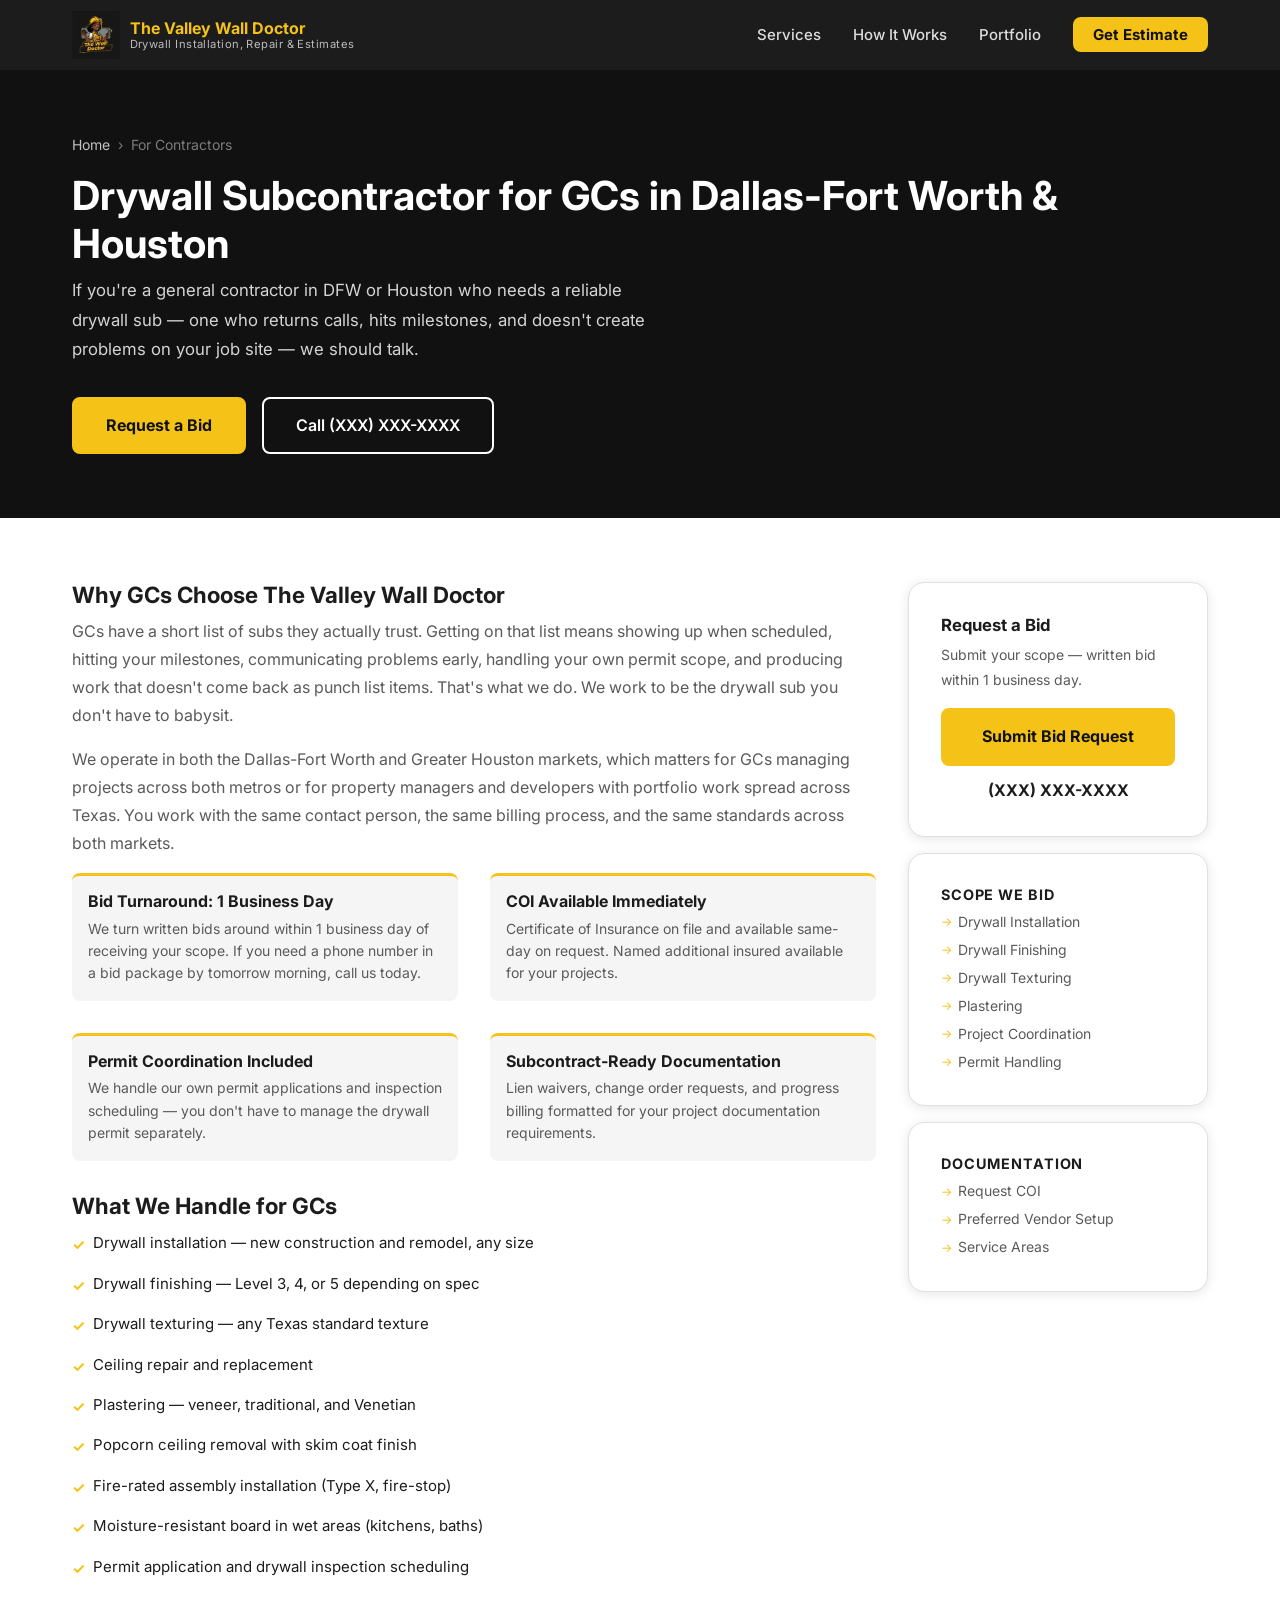
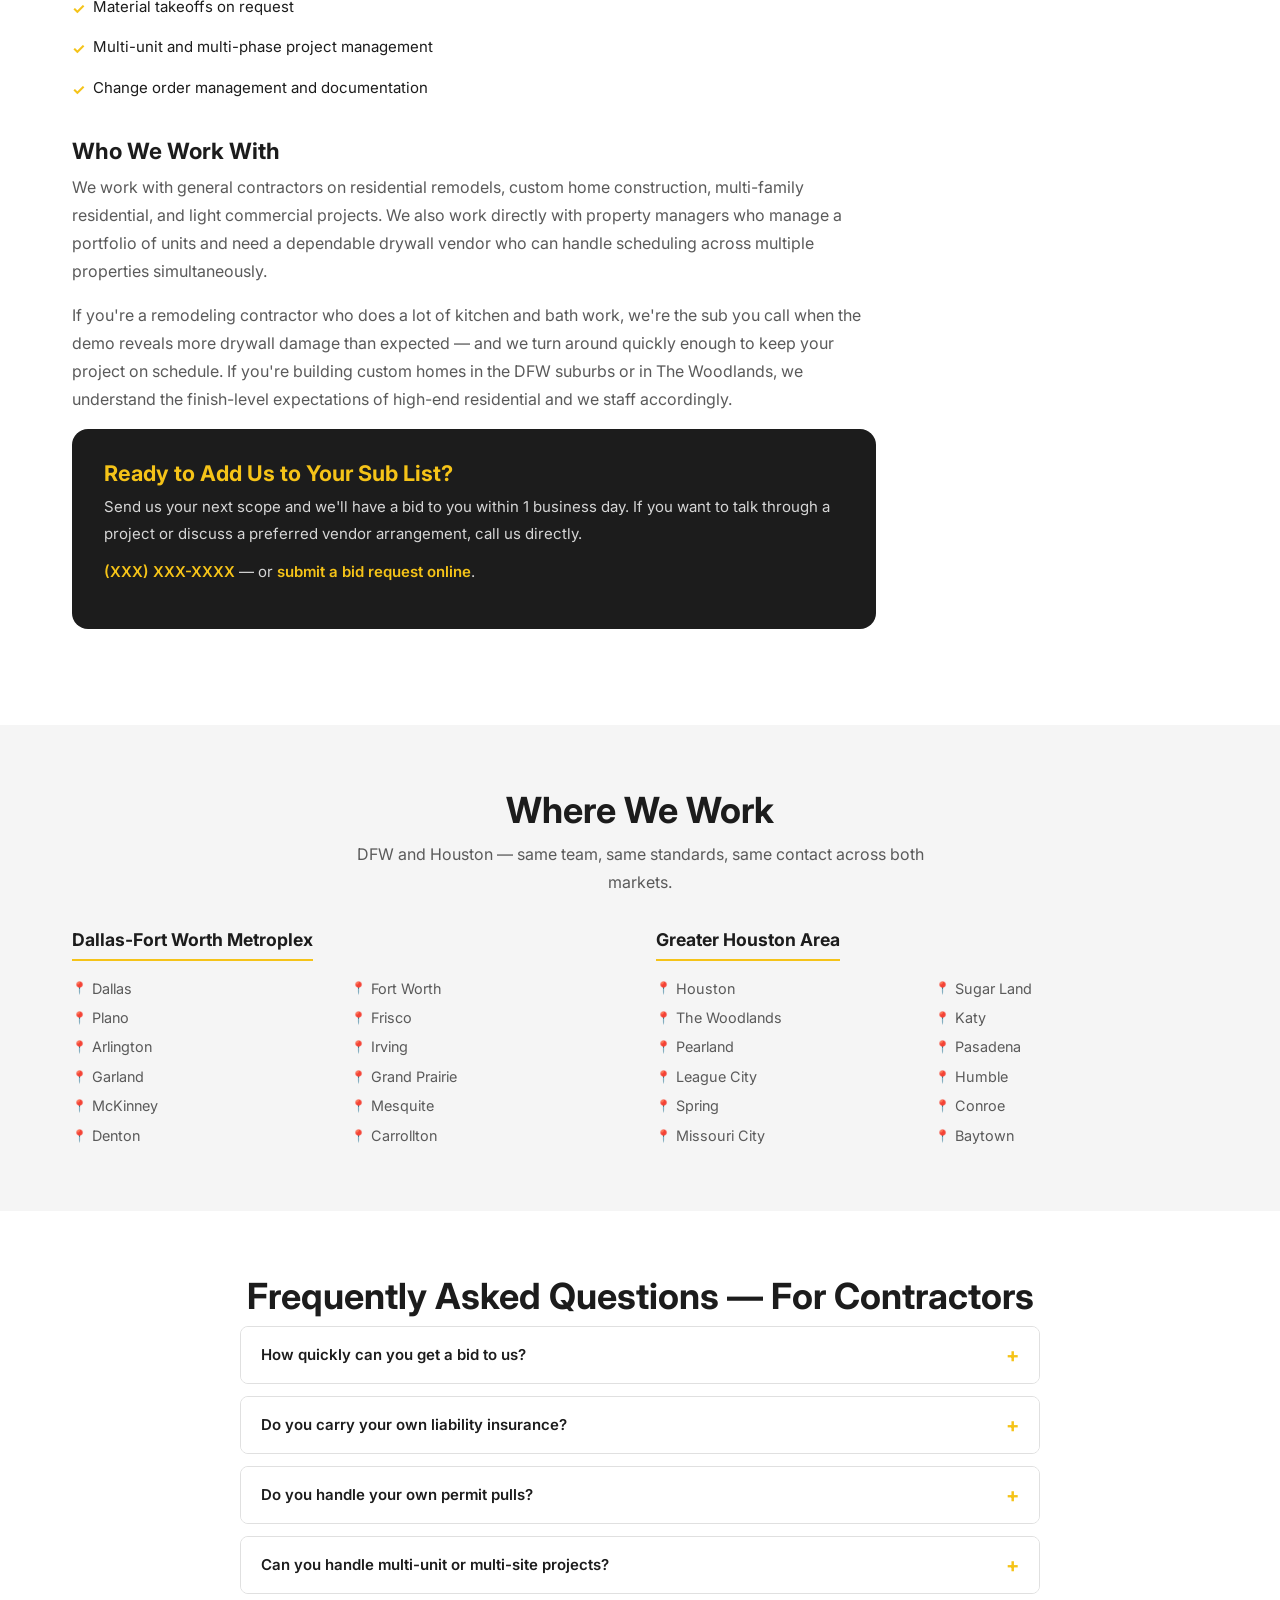
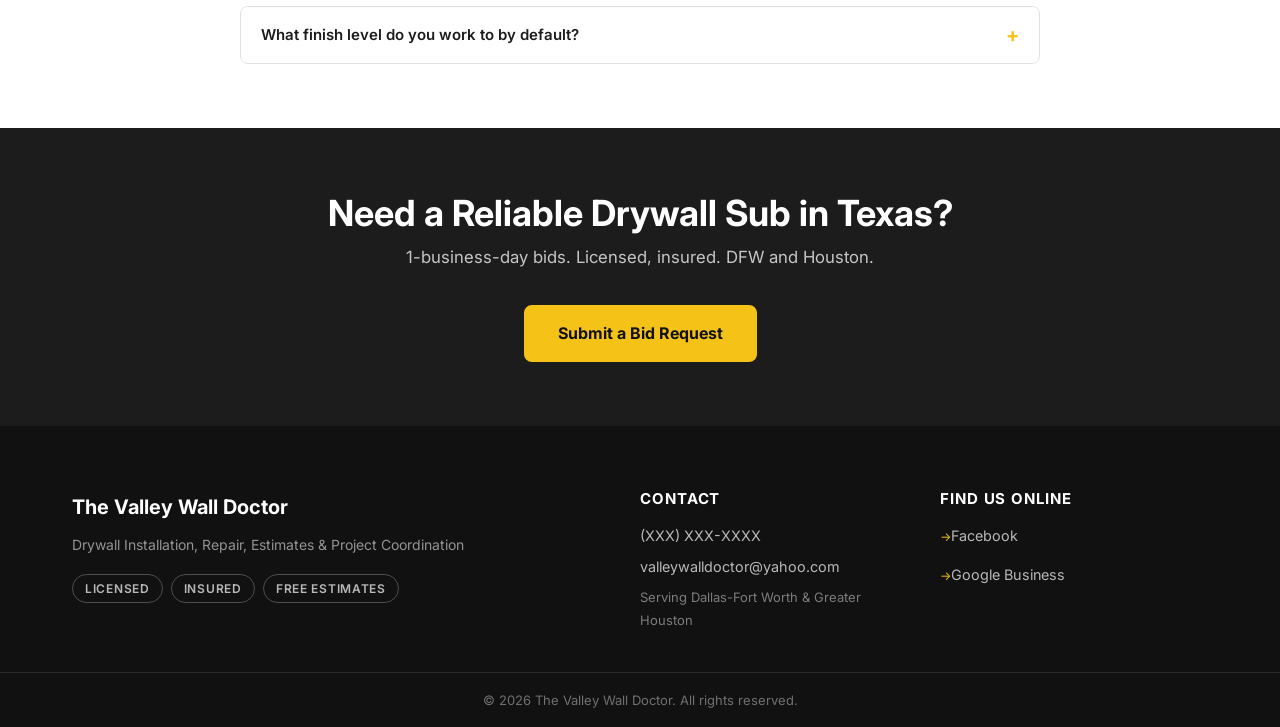
==== for-contractors.html @ 79f99fb1 "Added Seo srvice pages" ====
<!DOCTYPE html>
<html lang="en">
<head>
  <meta charset="UTF-8">
  <meta name="viewport" content="width=device-width, initial-scale=1.0">
  <title>Drywall Subcontractor for General Contractors — DFW &amp; Houston TX | The Valley Wall Doctor</title>
  <meta name="description" content="Reliable drywall subcontractor for general contractors in Dallas-Fort Worth and Houston TX. Fast bid turnaround, COI on file, permit coordination, and GC-ready communication. Call today.">
  <link rel="icon" type="image/png" href="images/logo.png">
  <link rel="apple-touch-icon" href="images/logo.png">
  <link rel="preconnect" href="https://fonts.googleapis.com">
  <link rel="preconnect" href="https://fonts.gstatic.com" crossorigin>
  <link href="https://fonts.googleapis.com/css2?family=Inter:wght@400;500;600;700&display=swap" rel="stylesheet">
  <link rel="stylesheet" href="css/styles.css">
  <link rel="stylesheet" href="css/service-page.css">
  <style>
    .contractors-hero { background-color: var(--color-navy-dark); padding: var(--spacing-lg) 0; }
    .contractors-hero h1 { color: var(--color-white); font-size: clamp(1.6rem,3.5vw,2.5rem); margin-bottom: var(--spacing-xs); }
    .contractors-hero p { color: rgba(255,255,255,0.82); font-size:1.05rem; max-width:600px; margin-bottom: var(--spacing-md); }
    .pitch-grid { display:grid; grid-template-columns: 1fr 1fr; gap: var(--spacing-md); margin-bottom: var(--spacing-md); }
    .pitch-item { padding: var(--spacing-sm); background: var(--color-gray-light); border-radius: var(--radius-md); border-top: 3px solid var(--color-orange); }
    .pitch-item h3 { color: var(--color-navy); font-size:1rem; margin-bottom:0.4rem; }
    .pitch-item p { font-size:0.875rem; color: var(--color-text-light); margin:0; line-height:1.6; }
    .checklist { list-style:none; padding:0; display:flex; flex-direction:column; gap:0.4rem; margin-bottom:var(--spacing-md); }
    .checklist li { display:flex; align-items:flex-start; gap:0.5rem; font-size:0.9375rem; color:var(--color-text); padding:0.25rem 0; }
    .checklist li::before { content:'✓'; color:var(--color-orange); font-weight:700; flex-shrink:0; margin-top:2px; }
    .callout-box { background: var(--color-navy); color: var(--color-white); border-radius: var(--radius-lg); padding: var(--spacing-md); margin-bottom: var(--spacing-md); }
    .callout-box h3 { color: var(--color-orange); margin-bottom:0.5rem; }
    .callout-box p { color:rgba(255,255,255,0.82); font-size:0.9375rem; margin-bottom:0.75rem; }
    .callout-box a { color: var(--color-orange); font-weight:600; }
    @media (max-width:768px) { .pitch-grid { grid-template-columns:1fr; } }
  </style>
</head>
<body>
  <header class="site-header" id="site-header">
    <nav class="nav-container" aria-label="Main navigation">
      <a href="/" class="nav-logo">
        <img src="images/logo.png" alt="The Wall Doctor logo">
        <div class="nav-logo-text"><strong>The Valley Wall Doctor</strong><span>Drywall Installation, Repair &amp; Estimates</span></div>
      </a>
      <ul class="nav-links" id="nav-links">
        <li class="nav-dropdown">
          <a href="/#services">Services</a>
          <div class="nav-dropdown-menu">
            <a href="/services/drywall-installation.html">Drywall Installation</a>
            <a href="/services/drywall-repair.html">Drywall Repair</a>
            <a href="/services/ceiling-repair.html">Ceiling Repair</a>
            <a href="/services/drywall-finishing.html">Drywall Finishing</a>
            <a href="/services/drywall-texturing.html">Drywall Texturing</a>
            <hr class="dropdown-divider">
            <a href="/services/plastering.html">Plastering</a>
            <a href="/services/plaster-repair.html">Plaster Repair</a>
            <a href="/services/popcorn-ceiling-removal.html">Popcorn Ceiling Removal</a>
            <hr class="dropdown-divider">
            <a href="/services/drywall-estimates.html">Drywall Estimates</a>
            <a href="/services/permit-handling.html">Permit Handling</a>
            <a href="/services/project-coordination.html">Project Coordination</a>
          </div>
        </li>
        <li><a href="/#how-it-works">How It Works</a></li>
        <li><a href="/#portfolio">Portfolio</a></li>
        <li><a href="/#estimate" class="nav-cta">Get Estimate</a></li>
      </ul>
      <button class="nav-hamburger" aria-label="Toggle menu" aria-expanded="false" aria-controls="nav-links">&#9776;</button>
    </nav>
  </header>

  <section class="contractors-hero">
    <div class="container">
      <nav class="breadcrumb" aria-label="Breadcrumb">
        <a href="/">Home</a><span>›</span><span>For Contractors</span>
      </nav>
      <h1>Drywall Subcontractor for GCs in Dallas-Fort Worth &amp; Houston</h1>
      <p>If you're a general contractor in DFW or Houston who needs a reliable drywall sub — one who returns calls, hits milestones, and doesn't create problems on your job site — we should talk.</p>
      <div class="hero-actions">
        <a href="/#estimate" class="btn btn-primary">Request a Bid</a>
        <a href="tel:+1XXXXXXXXXX" class="btn btn-outline-white">Call (XXX) XXX-XXXX</a>
      </div>
    </div>
  </section>

  <section class="section">
    <div class="container">
      <div class="service-content-grid">
        <div class="service-main">

          <h2>Why GCs Choose The Valley Wall Doctor</h2>
          <p>GCs have a short list of subs they actually trust. Getting on that list means showing up when scheduled, hitting your milestones, communicating problems early, handling your own permit scope, and producing work that doesn't come back as punch list items. That's what we do. We work to be the drywall sub you don't have to babysit.</p>
          <p>We operate in both the Dallas-Fort Worth and Greater Houston markets, which matters for GCs managing projects across both metros or for property managers and developers with portfolio work spread across Texas. You work with the same contact person, the same billing process, and the same standards across both markets.</p>

          <div class="pitch-grid">
            <div class="pitch-item">
              <h3>Bid Turnaround: 1 Business Day</h3>
              <p>We turn written bids around within 1 business day of receiving your scope. If you need a phone number in a bid package by tomorrow morning, call us today.</p>
            </div>
            <div class="pitch-item">
              <h3>COI Available Immediately</h3>
              <p>Certificate of Insurance on file and available same-day on request. Named additional insured available for your projects.</p>
            </div>
            <div class="pitch-item">
              <h3>Permit Coordination Included</h3>
              <p>We handle our own permit applications and inspection scheduling — you don't have to manage the drywall permit separately.</p>
            </div>
            <div class="pitch-item">
              <h3>Subcontract-Ready Documentation</h3>
              <p>Lien waivers, change order requests, and progress billing formatted for your project documentation requirements.</p>
            </div>
          </div>

          <h2>What We Handle for GCs</h2>
          <ul class="checklist">
            <li>Drywall installation — new construction and remodel, any size</li>
            <li>Drywall finishing — Level 3, 4, or 5 depending on spec</li>
            <li>Drywall texturing — any Texas standard texture</li>
            <li>Ceiling repair and replacement</li>
            <li>Plastering — veneer, traditional, and Venetian</li>
            <li>Popcorn ceiling removal with skim coat finish</li>
            <li>Fire-rated assembly installation (Type X, fire-stop)</li>
            <li>Moisture-resistant board in wet areas (kitchens, baths)</li>
            <li>Permit application and drywall inspection scheduling</li>
            <li>Material takeoffs on request</li>
            <li>Multi-unit and multi-phase project management</li>
            <li>Change order management and documentation</li>
          </ul>

          <h2>Who We Work With</h2>
          <p>We work with general contractors on residential remodels, custom home construction, multi-family residential, and light commercial projects. We also work directly with property managers who manage a portfolio of units and need a dependable drywall vendor who can handle scheduling across multiple properties simultaneously.</p>
          <p>If you're a remodeling contractor who does a lot of kitchen and bath work, we're the sub you call when the demo reveals more drywall damage than expected — and we turn around quickly enough to keep your project on schedule. If you're building custom homes in the DFW suburbs or in The Woodlands, we understand the finish-level expectations of high-end residential and we staff accordingly.</p>

          <div class="callout-box">
            <h3>Ready to Add Us to Your Sub List?</h3>
            <p>Send us your next scope and we'll have a bid to you within 1 business day. If you want to talk through a project or discuss a preferred vendor arrangement, call us directly.</p>
            <p><a href="tel:+1XXXXXXXXXX">(XXX) XXX-XXXX</a> — or <a href="/#estimate">submit a bid request online</a>.</p>
          </div>

        </div>

        <aside class="service-sidebar">
          <div class="sidebar-card">
            <h3>Request a Bid</h3>
            <p>Submit your scope — written bid within 1 business day.</p>
            <a href="/#estimate" class="btn btn-primary" style="width:100%;display:block;text-align:center;margin-bottom:0.5rem;">Submit Bid Request</a>
            <a href="tel:+1XXXXXXXXXX" class="sidebar-phone">(XXX) XXX-XXXX</a>
          </div>
          <div class="sidebar-card">
            <h4>Scope We Bid</h4>
            <ul class="related-services">
              <li><a href="/services/drywall-installation.html">Drywall Installation</a></li>
              <li><a href="/services/drywall-finishing.html">Drywall Finishing</a></li>
              <li><a href="/services/drywall-texturing.html">Drywall Texturing</a></li>
              <li><a href="/services/plastering.html">Plastering</a></li>
              <li><a href="/services/project-coordination.html">Project Coordination</a></li>
              <li><a href="/services/permit-handling.html">Permit Handling</a></li>
            </ul>
          </div>
          <div class="sidebar-card">
            <h4>Documentation</h4>
            <ul class="related-services">
              <li><a href="mailto:valleywalldoctor@yahoo.com">Request COI</a></li>
              <li><a href="mailto:valleywalldoctor@yahoo.com">Preferred Vendor Setup</a></li>
              <li><a href="/service-areas.html">Service Areas</a></li>
            </ul>
          </div>
        </aside>
      </div>
    </div>
  </section>

  <section class="section section-alt">
    <div class="container">
      <h2 class="section-title">Where We Work</h2>
      <p class="section-subtitle">DFW and Houston — same team, same standards, same contact across both markets.</p>
      <div class="areas-columns">
        <div class="area-group">
          <h3>Dallas-Fort Worth Metroplex</h3>
          <ul class="city-list">
            <li>Dallas</li><li>Fort Worth</li><li>Plano</li><li>Frisco</li>
            <li>Arlington</li><li>Irving</li><li>Garland</li><li>Grand Prairie</li>
            <li>McKinney</li><li>Mesquite</li><li>Denton</li><li>Carrollton</li>
          </ul>
        </div>
        <div class="area-group">
          <h3>Greater Houston Area</h3>
          <ul class="city-list">
            <li>Houston</li><li>Sugar Land</li><li>The Woodlands</li><li>Katy</li>
            <li>Pearland</li><li>Pasadena</li><li>League City</li><li>Humble</li>
            <li>Spring</li><li>Conroe</li><li>Missouri City</li><li>Baytown</li>
          </ul>
        </div>
      </div>
    </div>
  </section>

  <section class="section">
    <div class="container">
      <h2 class="section-title">Frequently Asked Questions — For Contractors</h2>
      <div class="faq-list">
        <div class="faq-item">
          <button class="faq-question">How quickly can you get a bid to us?</button>
          <div class="faq-answer"><p>Within 1 business day of receiving the scope. For most residential remodel and new construction scopes, we can turn a written bid around same day if we receive the plans or scope description in the morning. For larger or more complex commercial scopes, let us know the deadline and we'll tell you upfront whether we can hit it.</p></div>
        </div>
        <div class="faq-item">
          <button class="faq-question">Do you carry your own liability insurance?</button>
          <div class="faq-answer"><p>Yes. We carry general liability insurance and can provide a Certificate of Insurance (COI) on same-day request. If your contract requires you to be named as an additional insured, we can accommodate that. Send your insurance requirements when you reach out and we'll make sure the documentation is in order before we start.</p></div>
        </div>
        <div class="faq-item">
          <button class="faq-question">Do you handle your own permit pulls?</button>
          <div class="faq-answer"><p>Yes. For drywall scopes that require their own permit, we manage the application, inspection scheduling, and sign-off. For projects where drywall is under the GC's permit package, we coordinate the drywall inspection timing with your overall inspection schedule. Either way, the permit process doesn't land on you.</p></div>
        </div>
        <div class="faq-item">
          <button class="faq-question">Can you handle multi-unit or multi-site projects?</button>
          <div class="faq-answer"><p>Yes. We work with property managers and developers on multi-unit residential projects in both DFW and Houston. We schedule crews across multiple addresses, track progress by unit, and provide consolidated billing. For property managers with ongoing drywall needs across a portfolio, we offer preferred vendor arrangements with priority scheduling.</p></div>
        </div>
        <div class="faq-item">
          <button class="faq-question">What finish level do you work to by default?</button>
          <div class="faq-answer"><p>We work to whatever finish level your spec requires. The default for most residential work is Level 4, which is appropriate for paint in standard lighting. High-end residential and commercial spaces often require Level 5 — a skim coat over the entire surface for perfect uniformity under raking light. We'll confirm the specified finish level before we start and charge accordingly. If the spec doesn't state a finish level, we'll flag it before bidding.</p></div>
        </div>
      </div>
    </div>
  </section>

  <section class="cta-banner">
    <div class="container">
      <h2>Need a Reliable Drywall Sub in Texas?</h2>
      <p>1-business-day bids. Licensed, insured. DFW and Houston.</p>
      <a href="/#estimate" class="btn btn-primary">Submit a Bid Request</a>
    </div>
  </section>

  <footer class="site-footer" id="contact">
    <div class="container footer-grid">
      <div class="footer-brand">
        <p class="footer-logo">The Valley Wall Doctor</p>
        <p class="footer-tagline">Drywall Installation, Repair, Estimates &amp; Project Coordination</p>
        <div class="footer-brand-badges"><span class="footer-badge">Licensed</span><span class="footer-badge">Insured</span><span class="footer-badge">Free Estimates</span></div>
      </div>
      <div class="footer-section">
        <h4>Contact</h4>
        <a href="tel:+1XXXXXXXXXX">(XXX) XXX-XXXX</a>
        <a href="mailto:valleywalldoctor@yahoo.com">valleywalldoctor@yahoo.com</a>
        <p style="margin-top:0.5rem;font-size:0.8125rem;color:rgba(255,255,255,0.45);">Serving Dallas-Fort Worth &amp; Greater Houston</p>
      </div>
      <div class="footer-section">
        <h4>Find Us Online</h4>
        <div class="social-links">
          <a href="https://www.facebook.com/thevalleywalldoctor" class="social-link" target="_blank" rel="noopener noreferrer">Facebook</a>
          <a href="https://g.page/YOURBUSINESS" class="social-link" target="_blank" rel="noopener noreferrer">Google Business</a>
        </div>
      </div>
    </div>
    <div class="footer-bottom"><div class="container"><p>&copy; 2026 The Valley Wall Doctor. All rights reserved.</p></div></div>
  </footer>
  <script src="js/main.js"></script>
</body>
</html>
---- css/styles.css ----
/* =====================================================
   1. CSS CUSTOM PROPERTIES (Design Tokens)
   OWNER: Change values here to rebrand the entire site
   ===================================================== */
:root {
  /* Brand colors matched to The Wall Doctor logo */
  --color-navy:       #1c1c1c;   /* near-black from logo background */
  --color-navy-dark:  #111111;
  --color-navy-light: #2a2a2a;
  --color-orange:     #f5c318;   /* golden yellow from logo */
  --color-orange-hover: #e0b010;
  --color-white:      #ffffff;
  --color-gray-light: #f5f5f5;
  --color-gray-mid:   #e0e0e0;
  --color-gray-dark:  #8a96a3;
  --color-text:       #1c1c1c;
  --color-text-light: #5a5a5a;

  --font-primary: 'Inter', 'Segoe UI', Arial, sans-serif;

  --spacing-xs: 0.5rem;
  --spacing-sm: 1rem;
  --spacing-md: 2rem;
  --spacing-lg: 4rem;
  --spacing-xl: 6rem;

  --radius-sm: 4px;
  --radius-md: 8px;
  --radius-lg: 16px;

  --shadow-card:  0 2px 12px rgba(0, 0, 0, 0.10);
  --shadow-hover: 0 6px 24px rgba(0, 0, 0, 0.20);
  --shadow-nav:   0 2px 16px rgba(0, 0, 0, 0.25);

  --transition: 0.25s ease;

  --nav-height: 70px;
  --container-max: 1200px;
}

/* =====================================================
   2. RESET & BASE
   ===================================================== */
*, *::before, *::after {
  box-sizing: border-box;
  margin: 0;
  padding: 0;
}

html {
  scroll-behavior: smooth;
  scroll-padding-top: var(--nav-height);
  font-size: 16px;
}

body {
  font-family: var(--font-primary);
  color: var(--color-text);
  background-color: var(--color-white);
  line-height: 1.6;
  -webkit-font-smoothing: antialiased;
}

img {
  max-width: 100%;
  display: block;
}

a {
  color: inherit;
  text-decoration: none;
}

ul {
  list-style: none;
}

/* =====================================================
   3. TYPOGRAPHY
   ===================================================== */
h1, h2, h3, h4 {
  font-weight: 700;
  line-height: 1.2;
  color: var(--color-navy);
}

h1 { font-size: clamp(1.75rem, 4vw, 2.75rem); }
h2 { font-size: clamp(1.5rem, 3vw, 2.25rem); }
h3 { font-size: clamp(1.1rem, 2vw, 1.35rem); }

p {
  color: var(--color-text-light);
  line-height: 1.75;
}

/* =====================================================
   4. LAYOUT UTILITIES
   ===================================================== */
.container {
  max-width: var(--container-max);
  margin: 0 auto;
  padding: 0 var(--spacing-md);
}

.section {
  padding: var(--spacing-lg) 0;
}

.section-alt {
  background-color: var(--color-gray-light);
}

.section-title {
  text-align: center;
  margin-bottom: var(--spacing-xs);
  color: var(--color-navy);
}

.section-subtitle {
  text-align: center;
  max-width: 600px;
  margin: 0 auto var(--spacing-md);
  color: var(--color-text-light);
}

/* =====================================================
   5. BUTTONS
   ===================================================== */
.btn {
  display: inline-block;
  padding: 0.875rem 2rem;
  border-radius: var(--radius-md);
  font-size: 1rem;
  font-weight: 600;
  font-family: var(--font-primary);
  cursor: pointer;
  transition: background-color var(--transition), transform var(--transition), box-shadow var(--transition);
  border: 2px solid transparent;
  text-align: center;
  white-space: nowrap;
}

.btn-primary {
  background-color: var(--color-orange);
  color: var(--color-navy-dark);   /* dark text on yellow for contrast */
  border-color: var(--color-orange);
  font-weight: 700;
}

.btn-primary:hover,
.btn-primary:focus {
  background-color: var(--color-orange-hover);
  border-color: var(--color-orange-hover);
  transform: translateY(-2px);
  box-shadow: 0 4px 16px rgba(245, 195, 24, 0.40);
}

.btn-secondary {
  background-color: transparent;
  color: var(--color-navy);
  border-color: var(--color-navy);
}

.btn-secondary:hover,
.btn-secondary:focus {
  background-color: var(--color-navy);
  color: var(--color-white);
  transform: translateY(-2px);
}

.btn-outline-white {
  background-color: transparent;
  color: var(--color-white);
  border-color: var(--color-white);
}

.btn-outline-white:hover,
.btn-outline-white:focus {
  background-color: var(--color-white);
  color: var(--color-navy);
  transform: translateY(-2px);
}

/* =====================================================
   6. NAVIGATION
   ===================================================== */
.site-header {
  position: sticky;
  top: 0;
  z-index: 100;
  background-color: var(--color-navy);
  height: var(--nav-height);
  display: flex;
  align-items: center;
  transition: box-shadow var(--transition);
}

.site-header.scrolled {
  box-shadow: var(--shadow-nav);
}

.nav-container {
  max-width: var(--container-max);
  margin: 0 auto;
  padding: 0 var(--spacing-md);
  width: 100%;
  display: flex;
  align-items: center;
  justify-content: space-between;
  gap: var(--spacing-md);
}

.nav-logo {
  display: flex;
  align-items: center;
  gap: 0.6rem;
  font-size: 1.15rem;
  font-weight: 700;
  color: var(--color-white);
  white-space: nowrap;
  flex-shrink: 0;
}

.nav-logo img {
  height: 48px;
  width: auto;
  display: block;
  /* remove black background from logo for nav */
  mix-blend-mode: normal;
}

.nav-logo-text {
  display: flex;
  flex-direction: column;
  line-height: 1.15;
  font-size: 0.9rem;
}

.nav-logo-text strong {
  color: var(--color-orange);
  font-size: 1rem;
  font-weight: 700;
}

.nav-logo-text span {
  color: rgba(255,255,255,0.7);
  font-size: 0.7rem;
  font-weight: 400;
  letter-spacing: 0.04em;
}

.nav-links {
  display: flex;
  align-items: center;
  gap: var(--spacing-md);
}

/* Nav dropdown (Services menu) */
.nav-dropdown {
  position: relative;
}
.nav-dropdown > a::after {
  content: ' ▾';
  font-size: 0.7rem;
  opacity: 0.7;
}
.nav-dropdown-menu {
  display: none;
  position: absolute;
  top: calc(100% + 12px);
  left: 50%;
  transform: translateX(-50%);
  background-color: var(--color-navy-dark);
  min-width: 240px;
  border-radius: var(--radius-md);
  padding: 0.5rem 0;
  box-shadow: 0 8px 32px rgba(0,0,0,0.35);
  z-index: 200;
  border: 1px solid rgba(255,255,255,0.08);
}
.nav-dropdown:hover .nav-dropdown-menu,
.nav-dropdown.open .nav-dropdown-menu {
  display: block;
}
.nav-dropdown-menu a {
  display: block;
  padding: 0.55rem 1.25rem;
  font-size: 0.875rem;
  color: rgba(255,255,255,0.78);
  transition: background-color var(--transition), color var(--transition);
  white-space: nowrap;
}
.nav-dropdown-menu a::after { display: none; }
.nav-dropdown-menu a:hover {
  background-color: rgba(245,195,24,0.12);
  color: var(--color-orange);
}
.nav-dropdown-menu .dropdown-divider {
  border: none;
  border-top: 1px solid rgba(255,255,255,0.08);
  margin: 0.35rem 0;
}

.nav-links a {
  color: rgba(255,255,255,0.85);
  font-size: 0.9375rem;
  font-weight: 500;
  transition: color var(--transition);
  position: relative;
  padding-bottom: 2px;
}

.nav-links a::after {
  content: '';
  position: absolute;
  bottom: -2px;
  left: 0;
  width: 0;
  height: 2px;
  background-color: var(--color-orange);
  transition: width var(--transition);
}

.nav-links a:hover,
.nav-links a.active {
  color: var(--color-white);
}

.nav-links a:hover::after,
.nav-links a.active::after {
  width: 100%;
}

.nav-links .nav-cta {
  background-color: var(--color-orange);
  color: var(--color-navy-dark);
  padding: 0.5rem 1.25rem;
  border-radius: var(--radius-md);
  font-weight: 700;
}

.nav-links .nav-cta::after {
  display: none;
}

.nav-links .nav-cta:hover {
  background-color: var(--color-orange-hover);
  color: var(--color-white);
  transform: translateY(-1px);
}

.nav-hamburger {
  display: none;
  background: none;
  border: none;
  color: var(--color-white);
  font-size: 1.5rem;
  cursor: pointer;
  padding: var(--spacing-xs);
  line-height: 1;
}

/* =====================================================
   7. HERO SECTION
   ===================================================== */
.hero {
  position: relative;
  min-height: calc(100vh - var(--nav-height));
  /* OWNER: Replace images/hero-bg.jpg with your own hero photo */
  background-image: url('../images/hero-bg.jpg');
  background-size: cover;
  background-position: center;
  background-color: var(--color-navy-dark); /* fallback if no image */
  display: flex;
  align-items: center;
}

.hero-overlay {
  position: absolute;
  inset: 0;
  background: linear-gradient(
    135deg,
    rgba(0, 0, 0, 0.82) 0%,
    rgba(28, 28, 28, 0.72) 100%
  );
}

.hero-content {
  position: relative;
  z-index: 1;
  color: var(--color-white);
  max-width: 760px;
  padding: var(--spacing-lg) var(--spacing-md);
}

.hero-badge {
  display: inline-block;
  background-color: var(--color-orange);
  color: var(--color-white);
  font-size: 0.8125rem;
  font-weight: 600;
  text-transform: uppercase;
  letter-spacing: 0.08em;
  padding: 0.3rem 0.85rem;
  border-radius: 2rem;
  margin-bottom: var(--spacing-sm);
}

.hero h1 {
  color: var(--color-white);
  margin-bottom: var(--spacing-sm);
  font-size: clamp(2rem, 5vw, 3.25rem);
}

.hero-sub {
  font-size: clamp(1rem, 2vw, 1.2rem);
  color: rgba(255,255,255,0.85);
  margin-bottom: var(--spacing-md);
  max-width: 600px;
  line-height: 1.7;
}

.hero-actions {
  display: flex;
  gap: var(--spacing-sm);
  flex-wrap: wrap;
  align-items: center;
}

.hero-trust {
  margin-top: var(--spacing-md);
  display: flex;
  gap: var(--spacing-md);
  flex-wrap: wrap;
}

.trust-item {
  display: flex;
  align-items: center;
  gap: 0.4rem;
  color: rgba(255,255,255,0.75);
  font-size: 0.875rem;
  font-weight: 500;
}

.trust-item::before {
  content: '✓';
  color: var(--color-orange);
  font-weight: 700;
  font-size: 1rem;
}

/* =====================================================
   8. SERVICES SECTION
   ===================================================== */
.services-grid {
  display: grid;
  grid-template-columns: repeat(5, 1fr);
  gap: var(--spacing-sm);
  margin-bottom: var(--spacing-md);
}

.service-card {
  background-color: var(--color-white);
  border-radius: var(--radius-lg);
  padding: var(--spacing-md);
  box-shadow: var(--shadow-card);
  transition: box-shadow var(--transition), transform var(--transition);
  display: flex;
  flex-direction: column;
  align-items: flex-start;
  gap: var(--spacing-sm);
  border: 1px solid var(--color-gray-mid);
}

.service-card:hover {
  box-shadow: var(--shadow-hover);
  transform: translateY(-4px);
}

.service-icon {
  width: 52px;
  height: 52px;
  background-color: rgba(232, 114, 42, 0.1);
  border-radius: var(--radius-md);
  display: flex;
  align-items: center;
  justify-content: center;
  font-size: 1.5rem;
  flex-shrink: 0;
}

.service-card h3 {
  margin: 0;
  font-size: 1.1rem;
}

.service-card p {
  font-size: 0.9rem;
  flex-grow: 1;
}

.service-card .btn {
  padding: 0.6rem 1.25rem;
  font-size: 0.875rem;
  margin-top: auto;
}

/* =====================================================
   9. HOW IT WORKS SECTION
   ===================================================== */
.steps-row {
  display: flex;
  align-items: flex-start;
  justify-content: center;
  gap: 0;
  margin-bottom: var(--spacing-md);
}

.step {
  flex: 1;
  max-width: 280px;
  text-align: center;
  padding: var(--spacing-md) var(--spacing-sm);
}

.step-number {
  width: 60px;
  height: 60px;
  border-radius: 50%;
  background-color: var(--color-navy);
  color: var(--color-white);
  font-size: 1.5rem;
  font-weight: 700;
  display: flex;
  align-items: center;
  justify-content: center;
  margin: 0 auto var(--spacing-sm);
}

.step h3 {
  margin-bottom: var(--spacing-xs);
}

.step-arrow {
  font-size: 2rem;
  color: var(--color-orange);
  display: flex;
  align-items: center;
  padding-top: 1.5rem;
  flex-shrink: 0;
  font-weight: 700;
}

.how-it-works-cta {
  text-align: center;
  padding-top: var(--spacing-sm);
}

/* =====================================================
   10. PORTFOLIO SECTION
   ===================================================== */
.portfolio-grid {
  display: grid;
  grid-template-columns: repeat(3, 1fr);
  gap: 1.25rem;
  margin-bottom: var(--spacing-md);
}

.portfolio-item {
  aspect-ratio: 4 / 3;
  overflow: hidden;
  border-radius: var(--radius-md);
  background-color: var(--color-gray-light);
  position: relative;
}

.portfolio-item img {
  width: 100%;
  height: 100%;
  object-fit: cover;
  transition: transform 0.4s ease;
  display: block;
}

.portfolio-item:hover img {
  transform: scale(1.05);
}

/* Placeholder shown until owner adds real photos */
.portfolio-placeholder {
  width: 100%;
  height: 100%;
  display: flex;
  flex-direction: column;
  align-items: center;
  justify-content: center;
  border: 2px dashed var(--color-gray-mid);
  border-radius: var(--radius-md);
  color: var(--color-text-light);
  gap: 0.4rem;
  text-align: center;
  padding: var(--spacing-sm);
  cursor: default;
}

.portfolio-placeholder .ph-icon {
  font-size: 2rem;
  color: var(--color-gray-dark);
  line-height: 1;
}

.portfolio-placeholder .ph-label {
  font-weight: 600;
  font-size: 0.875rem;
  color: var(--color-text-light);
}

.portfolio-placeholder .ph-hint {
  font-size: 0.75rem;
  color: var(--color-gray-dark);
  word-break: break-all;
}

.portfolio-cta {
  text-align: center;
}

/* =====================================================
   11. ESTIMATE FORM SECTION
   ===================================================== */
.native-form {
  max-width: 680px;
  margin: 0 auto;
  background-color: var(--color-white);
  border-radius: var(--radius-lg);
  padding: var(--spacing-md) var(--spacing-lg);
  box-shadow: var(--shadow-card);
  border: 1px solid var(--color-gray-mid);
}

.form-row {
  display: grid;
  grid-template-columns: 1fr 1fr;
  gap: var(--spacing-sm);
}

.form-group {
  display: flex;
  flex-direction: column;
  gap: 0.4rem;
  margin-bottom: var(--spacing-sm);
}

.form-group label {
  font-weight: 600;
  font-size: 0.9rem;
  color: var(--color-navy);
}

.form-group input,
.form-group select,
.form-group textarea {
  padding: 0.75rem 1rem;
  border: 2px solid var(--color-gray-mid);
  border-radius: var(--radius-md);
  font-family: var(--font-primary);
  font-size: 0.9375rem;
  color: var(--color-text);
  background-color: var(--color-white);
  transition: border-color var(--transition), box-shadow var(--transition);
  width: 100%;
}

.form-group input:focus,
.form-group select:focus,
.form-group textarea:focus {
  outline: none;
  border-color: var(--color-navy);
  box-shadow: 0 0 0 3px rgba(26, 58, 92, 0.12);
}

.form-group input[type="file"] {
  padding: 0.6rem 1rem;
  cursor: pointer;
}

.form-group small {
  font-size: 0.8rem;
  color: var(--color-gray-dark);
}

.form-group textarea {
  resize: vertical;
  min-height: 120px;
}

.form-submit {
  margin-top: var(--spacing-sm);
  width: 100%;
  padding: 1rem;
  font-size: 1rem;
}

.form-success {
  text-align: center;
  padding: var(--spacing-md);
}

.form-success h3 {
  color: var(--color-navy);
  margin-bottom: var(--spacing-xs);
}

/* =====================================================
   12. FOOTER
   ===================================================== */
.site-footer {
  background-color: var(--color-navy-dark);
  color: rgba(255,255,255,0.75);
  padding: var(--spacing-lg) 0 0;
}

.footer-grid {
  display: grid;
  grid-template-columns: 2fr 1fr 1fr;
  gap: var(--spacing-md);
  margin-bottom: var(--spacing-md);
}

.footer-logo {
  font-size: 1.25rem;
  font-weight: 700;
  color: var(--color-white);
  margin-bottom: var(--spacing-xs);
}

.footer-tagline {
  font-size: 0.875rem;
  color: rgba(255,255,255,0.55);
  margin-bottom: var(--spacing-sm);
}

.footer-brand-badges {
  display: flex;
  gap: var(--spacing-xs);
  flex-wrap: wrap;
  margin-top: var(--spacing-sm);
}

.footer-badge {
  display: inline-block;
  border: 1px solid rgba(255,255,255,0.25);
  border-radius: 2rem;
  padding: 0.25rem 0.75rem;
  font-size: 0.75rem;
  font-weight: 600;
  color: rgba(255,255,255,0.7);
  text-transform: uppercase;
  letter-spacing: 0.06em;
}

.footer-section h4 {
  color: var(--color-white);
  font-size: 0.9375rem;
  margin-bottom: var(--spacing-sm);
  text-transform: uppercase;
  letter-spacing: 0.06em;
}

.footer-section p,
.footer-section a {
  display: block;
  font-size: 0.9rem;
  color: rgba(255,255,255,0.7);
  margin-bottom: 0.5rem;
  transition: color var(--transition);
}

.footer-section a:hover {
  color: var(--color-orange);
}

.social-links {
  display: flex;
  flex-direction: column;
  gap: 0.5rem;
}

.social-link {
  display: inline-flex;
  align-items: center;
  gap: 0.4rem;
  font-size: 0.9rem;
  color: rgba(255,255,255,0.7);
  transition: color var(--transition);
}

.social-link:hover {
  color: var(--color-orange);
}

.social-link::before {
  content: '→';
  color: var(--color-orange);
  font-size: 0.75rem;
}

.footer-bottom {
  border-top: 1px solid rgba(255,255,255,0.1);
  padding: var(--spacing-sm) 0;
  text-align: center;
}

.footer-bottom p {
  font-size: 0.8125rem;
  color: rgba(255,255,255,0.4);
}

/* =====================================================
   13. RESPONSIVE BREAKPOINTS
   ===================================================== */

/* Tablet */
@media (max-width: 1024px) {
  .services-grid {
    grid-template-columns: repeat(2, 1fr);
  }

  .footer-grid {
    grid-template-columns: 1fr 1fr;
  }

  .footer-brand {
    grid-column: span 2;
  }
}

/* Mobile */
@media (max-width: 768px) {
  :root {
    --spacing-lg: 3rem;
    --spacing-xl: 4rem;
  }

  /* Nav */
  .nav-hamburger {
    display: block;
  }

  .nav-links {
    display: none;
    position: absolute;
    top: var(--nav-height);
    left: 0;
    right: 0;
    background-color: var(--color-navy-dark);
    flex-direction: column;
    align-items: stretch;
    gap: 0;
    padding: var(--spacing-sm) 0;
    border-top: 1px solid rgba(255,255,255,0.1);
    box-shadow: 0 8px 24px rgba(0,0,0,0.3);
  }

  .nav-links.nav-open {
    display: flex;
  }

  .nav-links a {
    padding: 0.85rem var(--spacing-md);
    border-bottom: 1px solid rgba(255,255,255,0.06);
  }

  .nav-links a::after {
    display: none;
  }

  .nav-links .nav-cta {
    margin: var(--spacing-sm) var(--spacing-md);
    text-align: center;
    border-radius: var(--radius-md);
    padding: 0.85rem;
  }

  .site-header {
    position: sticky;
  }

  /* Hero */
  .hero-content {
    padding: var(--spacing-md);
  }

  .hero-actions {
    flex-direction: column;
    align-items: flex-start;
  }

  .hero-actions .btn {
    width: 100%;
    text-align: center;
  }

  /* Services */
  .services-grid {
    grid-template-columns: 1fr;
  }

  /* How it works */
  .steps-row {
    flex-direction: column;
    align-items: center;
  }

  .step-arrow {
    transform: rotate(90deg);
    padding-top: 0;
    font-size: 1.5rem;
  }

  .step {
    max-width: 100%;
    width: 100%;
  }

  /* Portfolio */
  .portfolio-grid {
    grid-template-columns: repeat(2, 1fr);
  }

  /* Form */
  .form-row {
    grid-template-columns: 1fr;
  }

  .native-form {
    padding: var(--spacing-md);
  }


  /* Footer */
  .footer-grid {
    grid-template-columns: 1fr;
  }

  .footer-brand {
    grid-column: span 1;
  }
}

/* Small mobile */
@media (max-width: 480px) {
  .portfolio-grid {
    grid-template-columns: 1fr;
  }
}
---- css/service-page.css ----
/* =====================================================
   SERVICE PAGE STYLES
   Used on all /services/*.html pages
   ===================================================== */

/* Breadcrumb */
.breadcrumb {
  display: flex;
  align-items: center;
  gap: 0.5rem;
  font-size: 0.875rem;
  color: rgba(255,255,255,0.65);
  margin-bottom: var(--spacing-sm);
  flex-wrap: wrap;
}
.breadcrumb a {
  color: rgba(255,255,255,0.75);
  transition: color var(--transition);
}
.breadcrumb a:hover { color: var(--color-orange); }
.breadcrumb span { color: rgba(255,255,255,0.45); }

/* ── Service Hero (compact) ──────────────────── */
.service-hero {
  background-color: var(--color-navy-dark);
  background-image: url('../images/hero-bg.jpg');
  background-size: cover;
  background-position: center;
  position: relative;
  padding: var(--spacing-lg) 0;
  min-height: 360px;
  display: flex;
  align-items: center;
}
.service-hero::before {
  content: '';
  position: absolute;
  inset: 0;
  background: linear-gradient(135deg, rgba(0,0,0,0.85) 0%, rgba(28,28,28,0.75) 100%);
}
.service-hero .container { position: relative; z-index: 1; }
.service-hero h1 {
  color: var(--color-white);
  font-size: clamp(1.6rem, 3.5vw, 2.5rem);
  margin-bottom: var(--spacing-xs);
}
.service-hero-sub {
  color: rgba(255,255,255,0.82);
  font-size: 1.05rem;
  max-width: 580px;
  margin-bottom: var(--spacing-md);
}

/* ── Content + Sidebar Layout ────────────────── */
.service-content-grid {
  display: grid;
  grid-template-columns: 1fr 300px;
  gap: var(--spacing-md);
  align-items: start;
}

.service-main h2 {
  color: var(--color-navy);
  margin: var(--spacing-md) 0 var(--spacing-xs);
  font-size: 1.4rem;
}
.service-main h2:first-child { margin-top: 0; }
.service-main p { margin-bottom: var(--spacing-sm); }

/* Features list */
.service-features {
  list-style: none;
  padding: 0;
  margin-bottom: var(--spacing-sm);
  display: grid;
  grid-template-columns: 1fr 1fr;
  gap: 0.5rem;
}
.service-features li {
  display: flex;
  align-items: flex-start;
  gap: 0.5rem;
  font-size: 0.9375rem;
  color: var(--color-text);
  padding: 0.4rem 0;
}
.service-features li::before {
  content: '✓';
  color: var(--color-orange);
  font-weight: 700;
  flex-shrink: 0;
  margin-top: 1px;
}

/* Why choose grid */
.why-choose-grid {
  display: grid;
  grid-template-columns: 1fr 1fr;
  gap: var(--spacing-sm);
  margin-bottom: var(--spacing-sm);
}
.why-item {
  display: flex;
  gap: 0.75rem;
  align-items: flex-start;
  padding: var(--spacing-sm);
  background: var(--color-gray-light);
  border-radius: var(--radius-md);
  border-left: 3px solid var(--color-orange);
}
.why-icon {
  width: 32px;
  height: 32px;
  background-color: var(--color-orange);
  color: var(--color-navy-dark);
  font-weight: 700;
  border-radius: 50%;
  display: flex;
  align-items: center;
  justify-content: center;
  flex-shrink: 0;
  font-size: 0.875rem;
}
.why-item strong {
  display: block;
  font-size: 0.9rem;
  color: var(--color-navy);
  margin-bottom: 0.2rem;
}
.why-item p {
  font-size: 0.8125rem;
  margin: 0;
  color: var(--color-text-light);
  line-height: 1.5;
}

/* ── Sidebar ─────────────────────────────────── */
.service-sidebar {
  display: flex;
  flex-direction: column;
  gap: var(--spacing-sm);
}
.sidebar-card {
  background-color: var(--color-white);
  border: 1px solid var(--color-gray-mid);
  border-radius: var(--radius-lg);
  padding: var(--spacing-md);
  box-shadow: var(--shadow-card);
}
.sidebar-card h3 {
  color: var(--color-navy);
  font-size: 1.05rem;
  margin-bottom: 0.5rem;
}
.sidebar-card h4 {
  color: var(--color-navy);
  font-size: 0.9rem;
  text-transform: uppercase;
  letter-spacing: 0.06em;
  margin-bottom: var(--spacing-xs);
}
.sidebar-card p {
  font-size: 0.875rem;
  margin-bottom: var(--spacing-sm);
}
.sidebar-phone {
  display: block;
  text-align: center;
  margin-top: 0.75rem;
  font-size: 1rem;
  font-weight: 700;
  color: var(--color-navy);
  transition: color var(--transition);
}
.sidebar-phone:hover { color: var(--color-orange); }

/* Related services list */
.related-services {
  list-style: none;
  padding: 0;
  display: flex;
  flex-direction: column;
  gap: 0.35rem;
}
.related-services li a {
  font-size: 0.875rem;
  color: var(--color-text-light);
  display: flex;
  align-items: center;
  gap: 0.35rem;
  transition: color var(--transition);
}
.related-services li a::before {
  content: '→';
  color: var(--color-orange);
  font-size: 0.75rem;
}
.related-services li a:hover { color: var(--color-navy); }

/* ── Service Areas Grid ──────────────────────── */
.areas-columns {
  display: grid;
  grid-template-columns: 1fr 1fr;
  gap: var(--spacing-md);
}
.area-group h3 {
  color: var(--color-navy);
  font-size: 1.1rem;
  margin-bottom: var(--spacing-sm);
  padding-bottom: 0.5rem;
  border-bottom: 2px solid var(--color-orange);
  display: inline-block;
}
.city-list {
  list-style: none;
  padding: 0;
  display: grid;
  grid-template-columns: 1fr 1fr;
  gap: 0.4rem;
}
.city-list li {
  font-size: 0.9rem;
  color: var(--color-text-light);
  display: flex;
  align-items: center;
  gap: 0.3rem;
}
.city-list li::before {
  content: '📍';
  font-size: 0.75rem;
}

/* ── FAQ ─────────────────────────────────────── */
.faq-list {
  max-width: 800px;
  margin: 0 auto;
  display: flex;
  flex-direction: column;
  gap: 0.75rem;
}
.faq-item {
  border: 1px solid var(--color-gray-mid);
  border-radius: var(--radius-md);
  overflow: hidden;
}
.faq-question {
  width: 100%;
  text-align: left;
  padding: 1rem 1.25rem;
  background: var(--color-white);
  border: none;
  font-family: var(--font-primary);
  font-size: 0.9375rem;
  font-weight: 600;
  color: var(--color-navy);
  cursor: pointer;
  display: flex;
  justify-content: space-between;
  align-items: center;
  gap: 1rem;
  transition: background-color var(--transition);
}
.faq-question:hover { background-color: var(--color-gray-light); }
.faq-question::after {
  content: '+';
  font-size: 1.25rem;
  color: var(--color-orange);
  flex-shrink: 0;
  font-weight: 700;
  transition: transform var(--transition);
}
.faq-item.open .faq-question::after { transform: rotate(45deg); }
.faq-answer {
  display: none;
  padding: 0 1.25rem 1rem;
  background: var(--color-white);
}
.faq-item.open .faq-answer { display: block; }
.faq-answer p {
  font-size: 0.9375rem;
  margin: 0;
  color: var(--color-text-light);
  line-height: 1.7;
}

/* ── CTA Banner ──────────────────────────────── */
.cta-banner {
  background-color: var(--color-navy);
  color: var(--color-white);
  padding: var(--spacing-lg) 0;
  text-align: center;
}
.cta-banner h2 {
  color: var(--color-white);
  margin-bottom: var(--spacing-xs);
}
.cta-banner p {
  color: rgba(255,255,255,0.75);
  margin-bottom: var(--spacing-md);
  font-size: 1.05rem;
}

/* ── Responsive ──────────────────────────────── */
@media (max-width: 1024px) {
  .service-content-grid {
    grid-template-columns: 1fr 260px;
  }
}

@media (max-width: 768px) {
  .service-content-grid {
    grid-template-columns: 1fr;
  }
  .service-sidebar {
    order: -1; /* sidebar above content on mobile */
  }
  .service-features {
    grid-template-columns: 1fr;
  }
  .why-choose-grid {
    grid-template-columns: 1fr;
  }
  .areas-columns {
    grid-template-columns: 1fr;
  }
  .city-list {
    grid-template-columns: 1fr 1fr;
  }
}

@media (max-width: 480px) {
  .city-list {
    grid-template-columns: 1fr;
  }
}
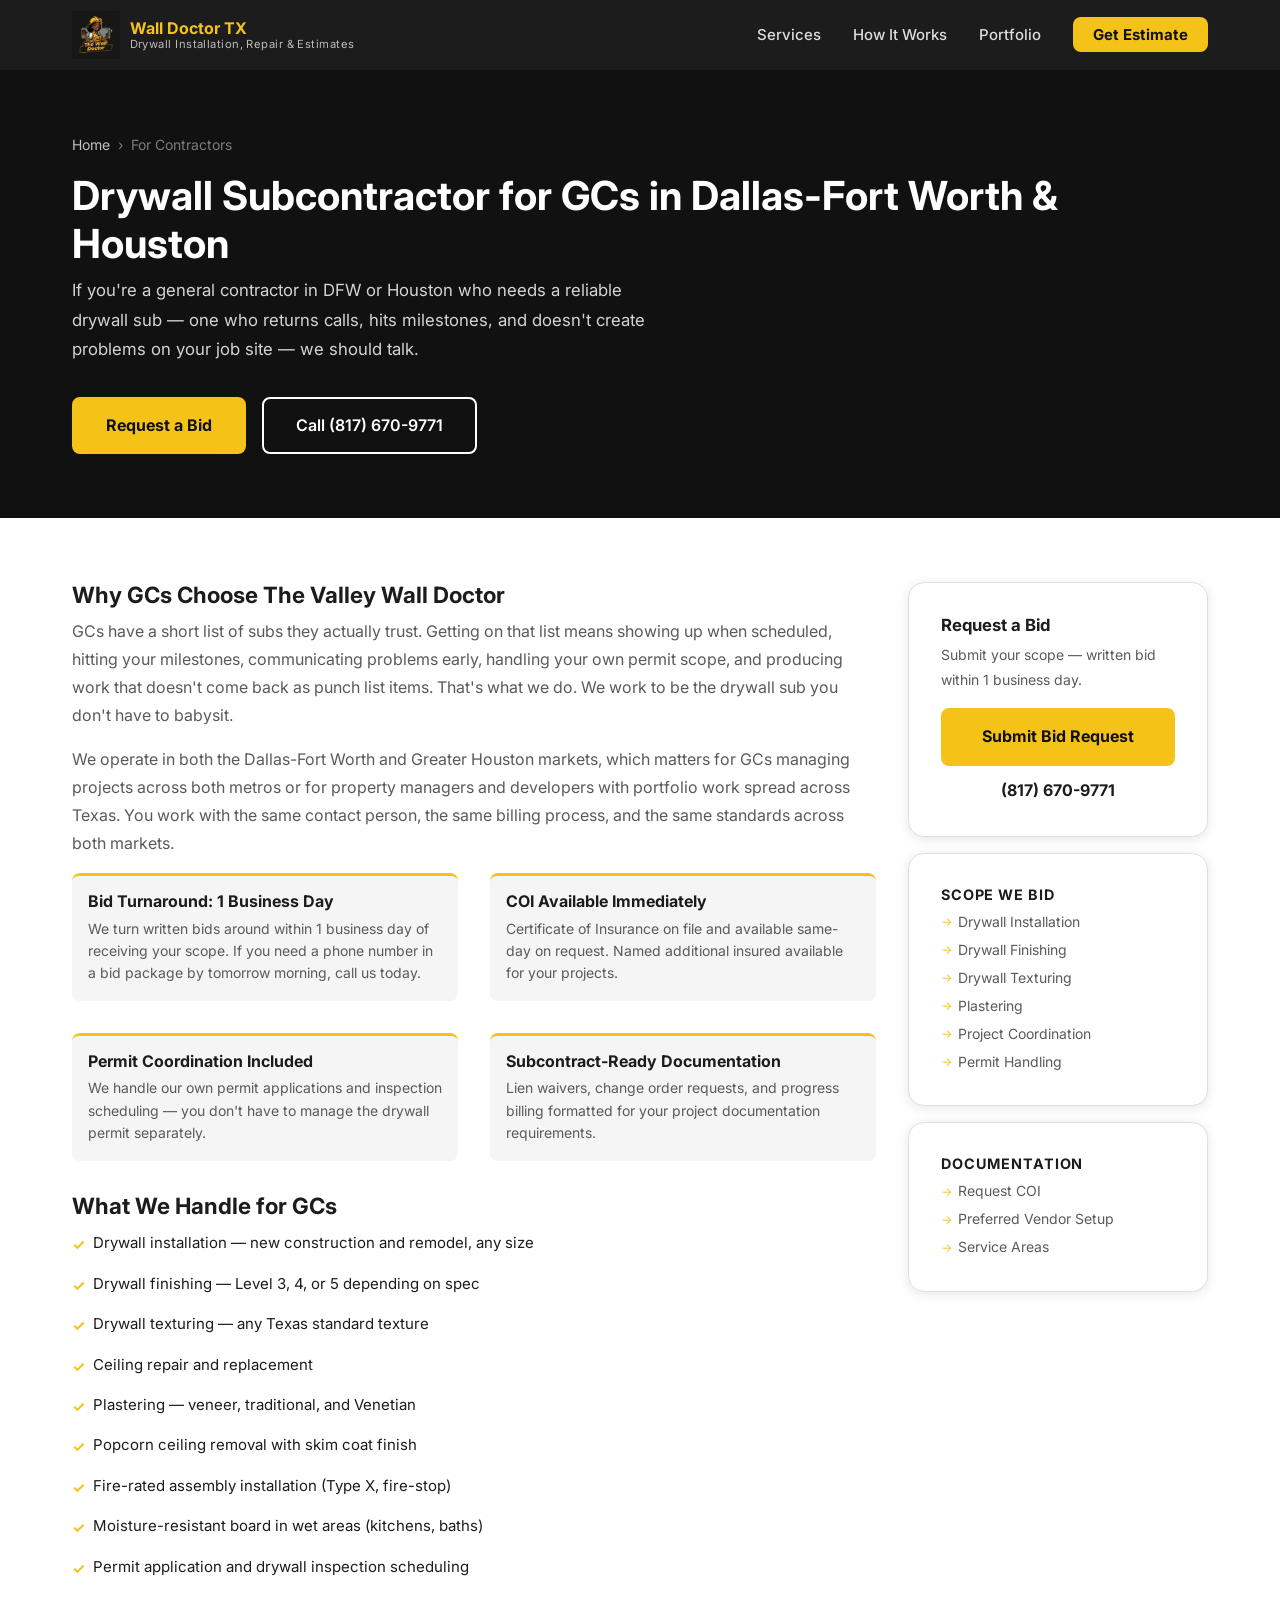
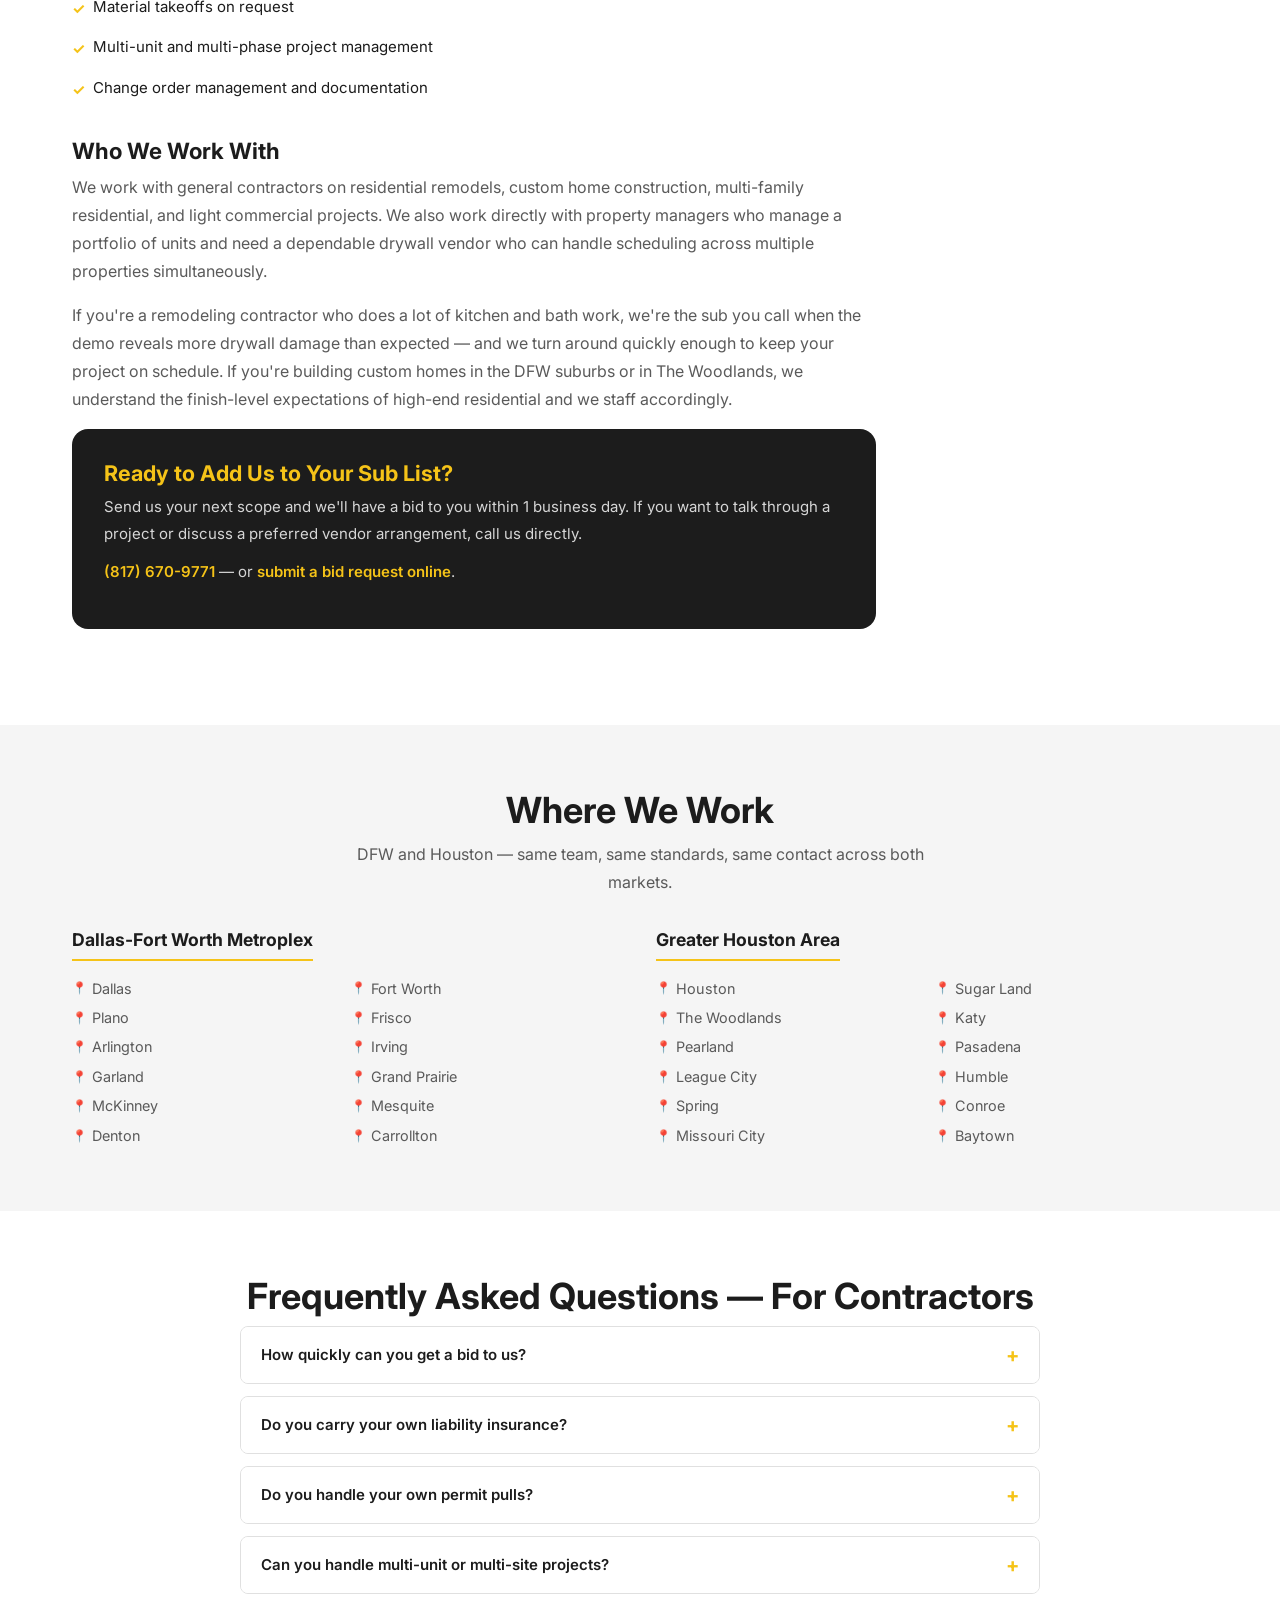
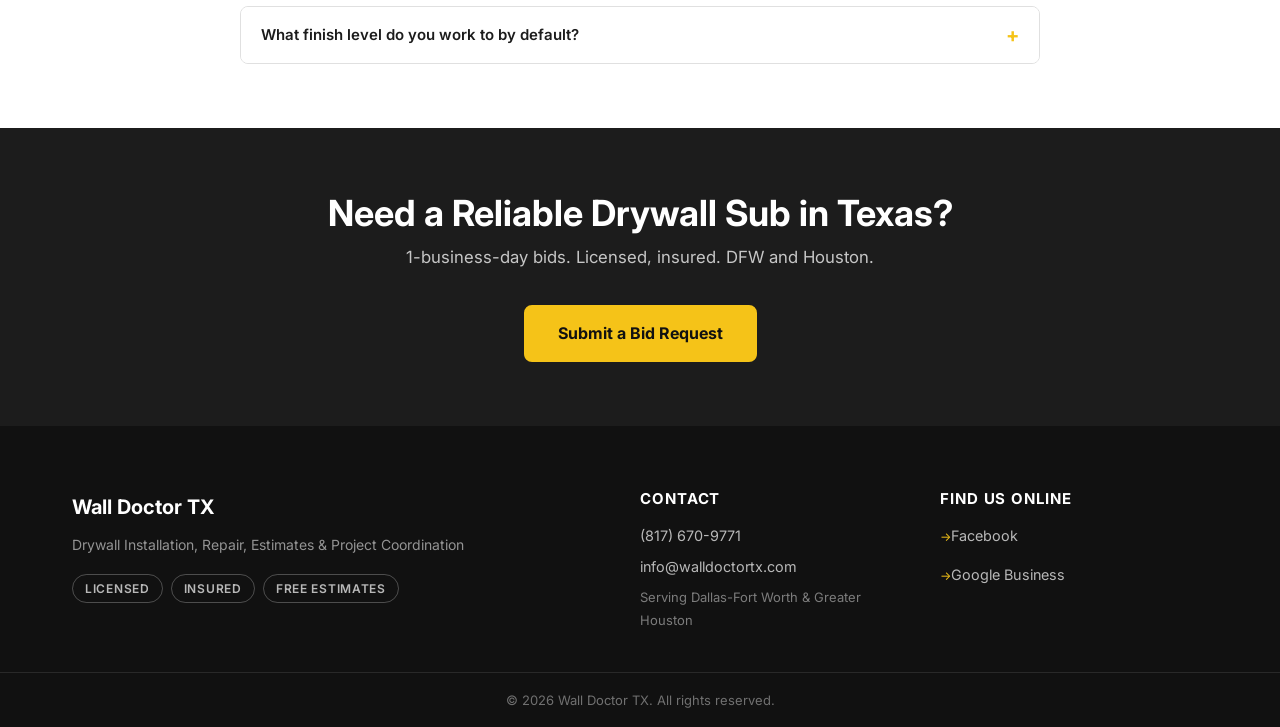
==== commit 2d285d62: "Updated phone number, email address, and added SendGrid email handler" ====
--- a/for-contractors.html
+++ b/for-contractors.html
@@ -3,7 +3,7 @@
 <head>
   <meta charset="UTF-8">
   <meta name="viewport" content="width=device-width, initial-scale=1.0">
-  <title>Drywall Subcontractor for General Contractors — DFW &amp; Houston TX | The Valley Wall Doctor</title>
+  <title>Drywall Subcontractor for General Contractors — DFW &amp; Houston TX | Wall Doctor TX</title>
   <meta name="description" content="Reliable drywall subcontractor for general contractors in Dallas-Fort Worth and Houston TX. Fast bid turnaround, COI on file, permit coordination, and GC-ready communication. Call today.">
   <link rel="icon" type="image/png" href="images/logo.png">
   <link rel="apple-touch-icon" href="images/logo.png">
@@ -35,7 +35,7 @@
     <nav class="nav-container" aria-label="Main navigation">
       <a href="/" class="nav-logo">
         <img src="images/logo.png" alt="The Wall Doctor logo">
-        <div class="nav-logo-text"><strong>The Valley Wall Doctor</strong><span>Drywall Installation, Repair &amp; Estimates</span></div>
+        <div class="nav-logo-text"><strong>Wall Doctor TX</strong><span>Drywall Installation, Repair &amp; Estimates</span></div>
       </a>
       <ul class="nav-links" id="nav-links">
         <li class="nav-dropdown">
@@ -73,7 +73,7 @@
       <p>If you're a general contractor in DFW or Houston who needs a reliable drywall sub — one who returns calls, hits milestones, and doesn't create problems on your job site — we should talk.</p>
       <div class="hero-actions">
         <a href="/#estimate" class="btn btn-primary">Request a Bid</a>
-        <a href="tel:+1XXXXXXXXXX" class="btn btn-outline-white">Call (XXX) XXX-XXXX</a>
+        <a href="tel:+18176709771" class="btn btn-outline-white">Call (817) 670-9771</a>
       </div>
     </div>
   </section>
@@ -129,7 +129,7 @@
           <div class="callout-box">
             <h3>Ready to Add Us to Your Sub List?</h3>
             <p>Send us your next scope and we'll have a bid to you within 1 business day. If you want to talk through a project or discuss a preferred vendor arrangement, call us directly.</p>
-            <p><a href="tel:+1XXXXXXXXXX">(XXX) XXX-XXXX</a> — or <a href="/#estimate">submit a bid request online</a>.</p>
+            <p><a href="tel:+18176709771">(817) 670-9771</a> — or <a href="/#estimate">submit a bid request online</a>.</p>
           </div>
 
         </div>
@@ -139,7 +139,7 @@
             <h3>Request a Bid</h3>
             <p>Submit your scope — written bid within 1 business day.</p>
             <a href="/#estimate" class="btn btn-primary" style="width:100%;display:block;text-align:center;margin-bottom:0.5rem;">Submit Bid Request</a>
-            <a href="tel:+1XXXXXXXXXX" class="sidebar-phone">(XXX) XXX-XXXX</a>
+            <a href="tel:+18176709771" class="sidebar-phone">(817) 670-9771</a>
           </div>
           <div class="sidebar-card">
             <h4>Scope We Bid</h4>
@@ -155,8 +155,8 @@
           <div class="sidebar-card">
             <h4>Documentation</h4>
             <ul class="related-services">
-              <li><a href="mailto:valleywalldoctor@yahoo.com">Request COI</a></li>
-              <li><a href="mailto:valleywalldoctor@yahoo.com">Preferred Vendor Setup</a></li>
+              <li><a href="mailto:info@walldoctortx.com">Request COI</a></li>
+              <li><a href="mailto:info@walldoctortx.com">Preferred Vendor Setup</a></li>
               <li><a href="/service-areas.html">Service Areas</a></li>
             </ul>
           </div>
@@ -229,25 +229,25 @@
   <footer class="site-footer" id="contact">
     <div class="container footer-grid">
       <div class="footer-brand">
-        <p class="footer-logo">The Valley Wall Doctor</p>
+        <p class="footer-logo">Wall Doctor TX</p>
         <p class="footer-tagline">Drywall Installation, Repair, Estimates &amp; Project Coordination</p>
         <div class="footer-brand-badges"><span class="footer-badge">Licensed</span><span class="footer-badge">Insured</span><span class="footer-badge">Free Estimates</span></div>
       </div>
       <div class="footer-section">
         <h4>Contact</h4>
-        <a href="tel:+1XXXXXXXXXX">(XXX) XXX-XXXX</a>
-        <a href="mailto:valleywalldoctor@yahoo.com">valleywalldoctor@yahoo.com</a>
+        <a href="tel:+18176709771">(817) 670-9771</a>
+        <a href="mailto:info@walldoctortx.com">info@walldoctortx.com</a>
         <p style="margin-top:0.5rem;font-size:0.8125rem;color:rgba(255,255,255,0.45);">Serving Dallas-Fort Worth &amp; Greater Houston</p>
       </div>
       <div class="footer-section">
         <h4>Find Us Online</h4>
         <div class="social-links">
           <a href="https://www.facebook.com/thevalleywalldoctor" class="social-link" target="_blank" rel="noopener noreferrer">Facebook</a>
-          <a href="https://g.page/YOURBUSINESS" class="social-link" target="_blank" rel="noopener noreferrer">Google Business</a>
-        </div>
-      </div>
-    </div>
-    <div class="footer-bottom"><div class="container"><p>&copy; 2026 The Valley Wall Doctor. All rights reserved.</p></div></div>
+          <a href="https://share.google/Pvz0wdpNbCGacutjM" class="social-link" target="_blank" rel="noopener noreferrer">Google Business</a>
+        </div>
+      </div>
+    </div>
+    <div class="footer-bottom"><div class="container"><p>&copy; 2026 Wall Doctor TX. All rights reserved.</p></div></div>
   </footer>
   <script src="js/main.js"></script>
 </body>
--- a/css/styles.css
+++ b/css/styles.css
@@ -955,3 +955,62 @@
     grid-template-columns: 1fr;
   }
 }
+
+
+/* ── VAPI AI floating call button ───────────────────── */
+.vapi-btn {
+  position: fixed;
+  bottom: 24px;
+  right: 24px;
+  z-index: 9999;
+  display: flex;
+  align-items: center;
+  gap: 8px;
+  padding: 12px 20px;
+  border: none;
+  border-radius: 50px;
+  cursor: pointer;
+  font-family: var(--font-primary);
+  font-size: 0.875rem;
+  font-weight: 700;
+  letter-spacing: 0.02em;
+  box-shadow: 0 4px 18px rgba(0,0,0,0.28);
+  transition: transform 0.18s ease, box-shadow 0.18s ease, background-color 0.18s ease;
+  background-color: var(--color-orange);
+  color: var(--color-navy-dark);
+}
+.vapi-btn:hover:not(:disabled) {
+  transform: translateY(-2px);
+  box-shadow: 0 6px 24px rgba(0,0,0,0.34);
+}
+.vapi-btn:disabled { cursor: wait; opacity: 0.85; }
+.vapi-btn.vapi-loading {
+  background-color: var(--color-navy);
+  color: var(--color-white);
+}
+.vapi-btn.vapi-active {
+  background-color: #22c55e;
+  color: #fff;
+}
+.vapi-btn.vapi-speaking {
+  animation: vapi-pulse 1s ease-in-out infinite;
+}
+.vapi-btn.vapi-error {
+  background-color: #ef4444;
+  color: #fff;
+}
+.vapi-icon { font-size: 1rem; line-height: 1; }
+
+@keyframes vapi-pulse {
+  0%, 100% { box-shadow: 0 4px 18px rgba(34,197,94,0.4); }
+  50%       { box-shadow: 0 4px 28px rgba(34,197,94,0.75); }
+}
+
+@media (max-width: 480px) {
+  .vapi-btn {
+    bottom: 16px;
+    right: 16px;
+    padding: 10px 16px;
+    font-size: 0.8125rem;
+  }
+}
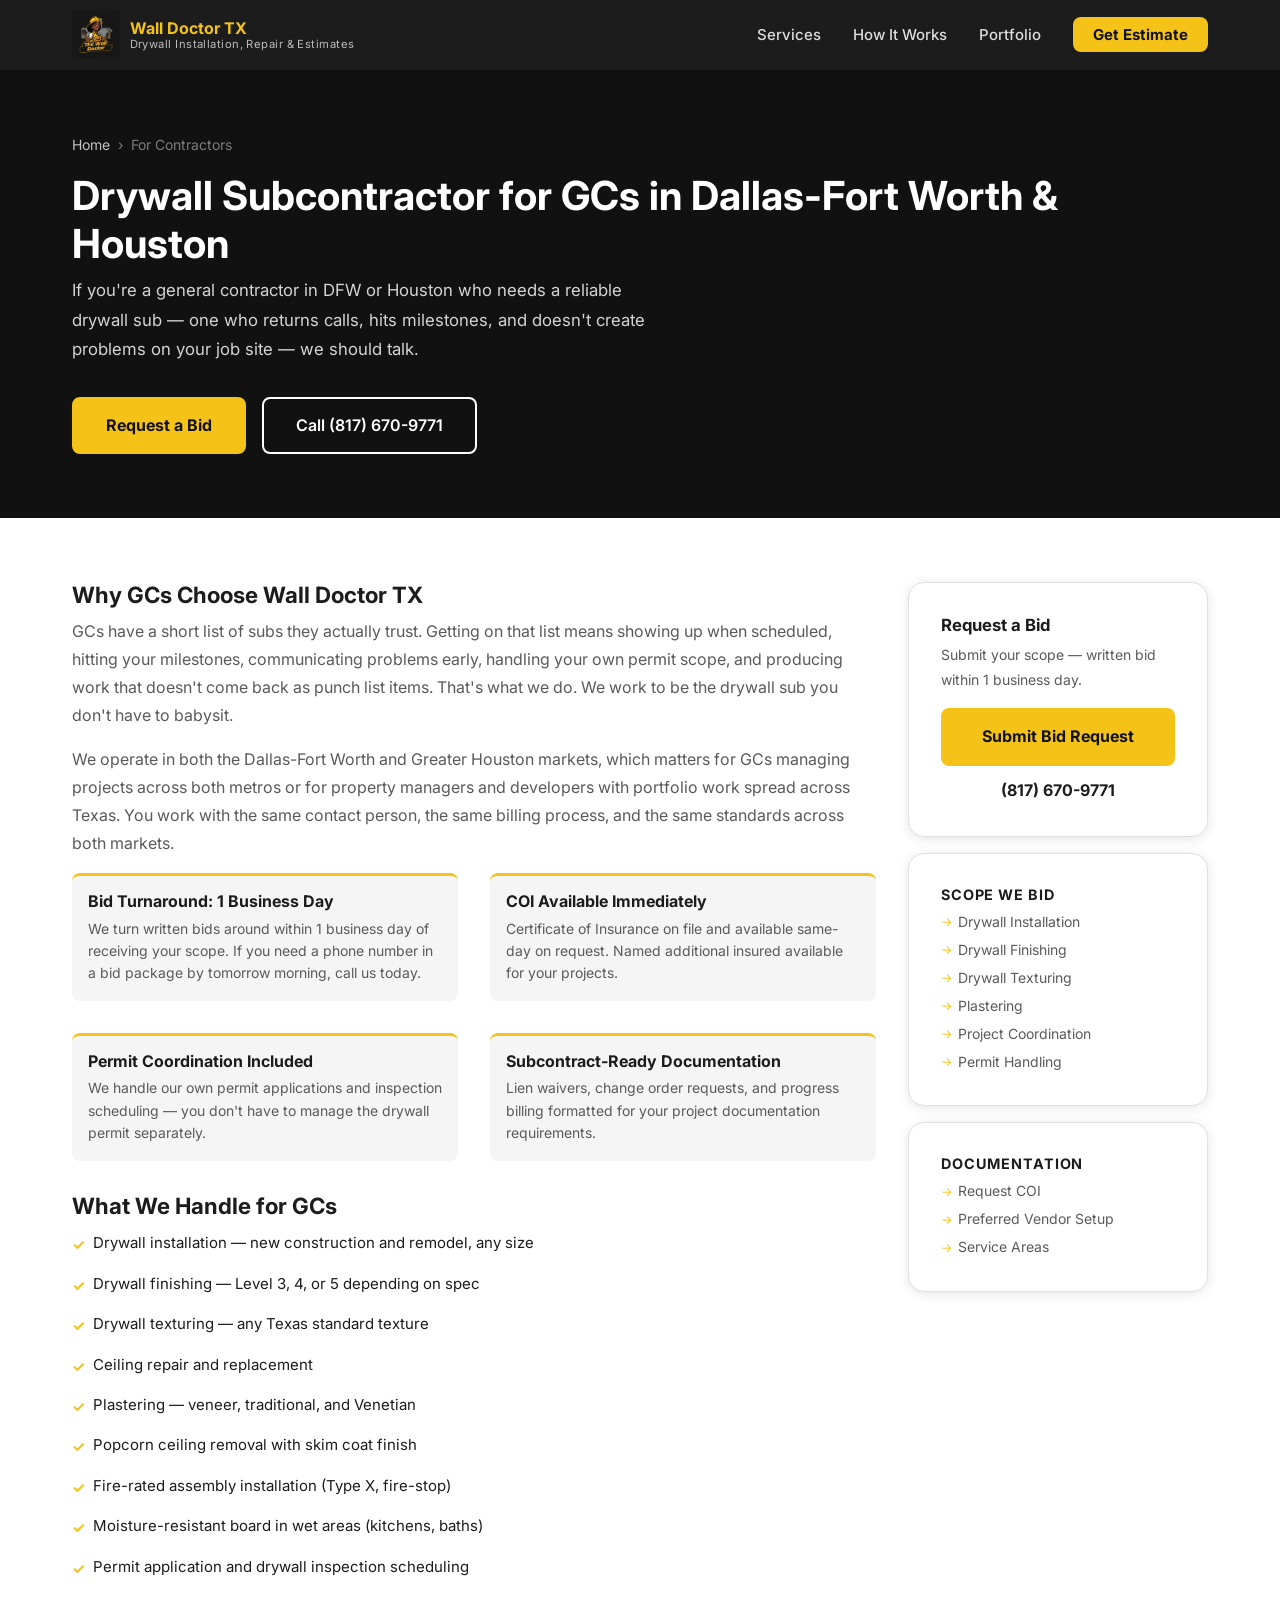
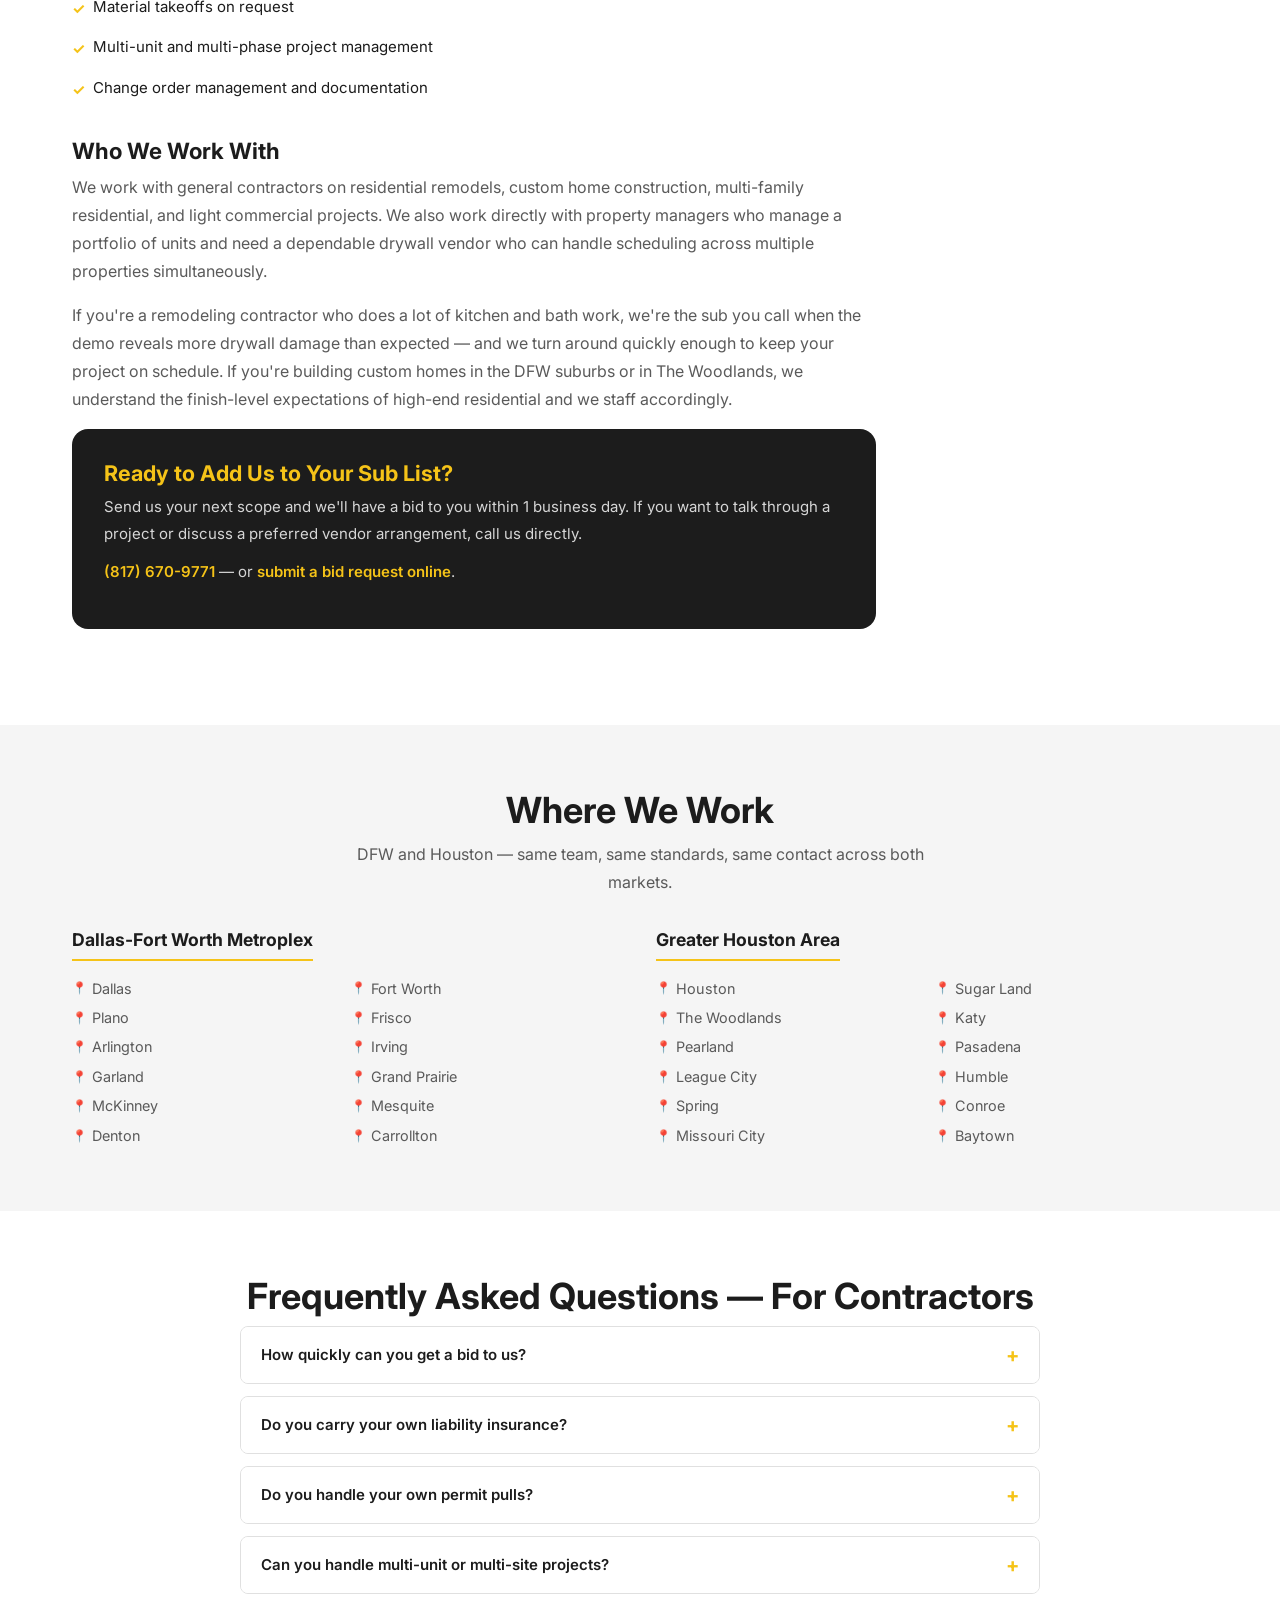
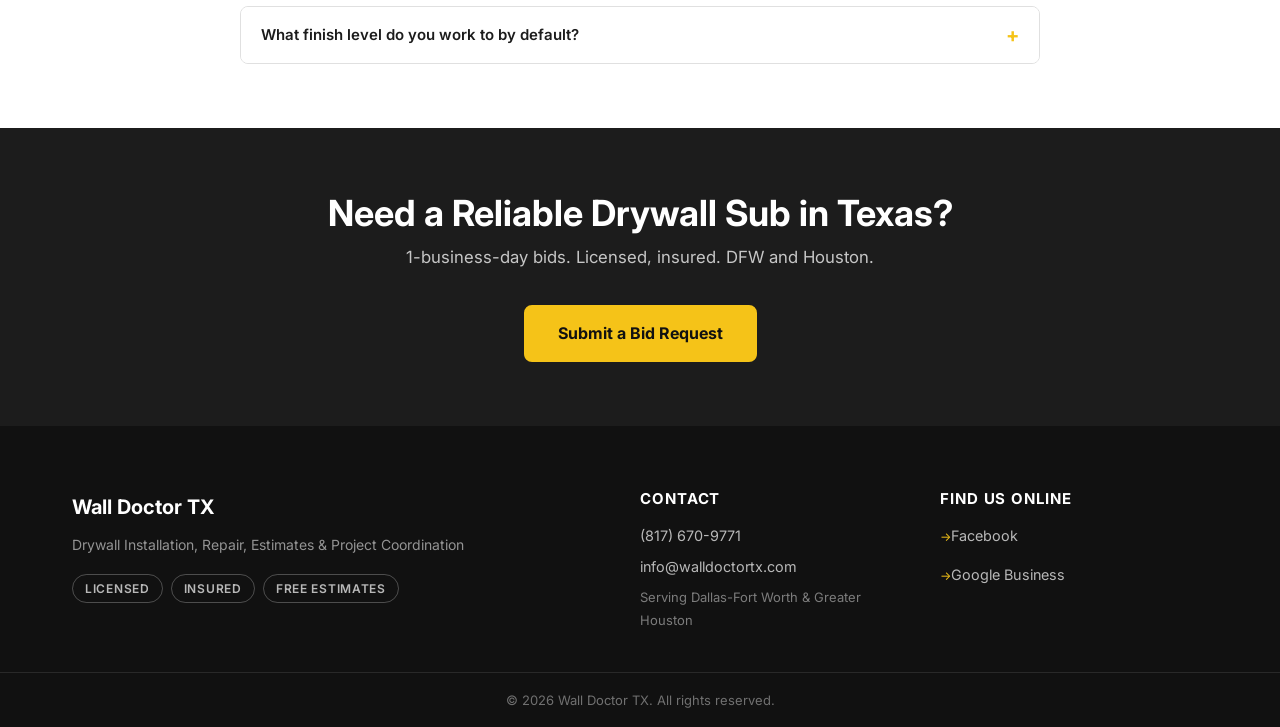
==== commit df3495e1: "Updated Site Main name and smoke test for emails" ====
--- a/for-contractors.html
+++ b/for-contractors.html
@@ -34,7 +34,7 @@
   <header class="site-header" id="site-header">
     <nav class="nav-container" aria-label="Main navigation">
       <a href="/" class="nav-logo">
-        <img src="images/logo.png" alt="The Wall Doctor logo">
+        <img src="images/logo.png" alt="Wall Doctor TX logo">
         <div class="nav-logo-text"><strong>Wall Doctor TX</strong><span>Drywall Installation, Repair &amp; Estimates</span></div>
       </a>
       <ul class="nav-links" id="nav-links">
@@ -83,7 +83,7 @@
       <div class="service-content-grid">
         <div class="service-main">
 
-          <h2>Why GCs Choose The Valley Wall Doctor</h2>
+          <h2>Why GCs Choose Wall Doctor TX</h2>
           <p>GCs have a short list of subs they actually trust. Getting on that list means showing up when scheduled, hitting your milestones, communicating problems early, handling your own permit scope, and producing work that doesn't come back as punch list items. That's what we do. We work to be the drywall sub you don't have to babysit.</p>
           <p>We operate in both the Dallas-Fort Worth and Greater Houston markets, which matters for GCs managing projects across both metros or for property managers and developers with portfolio work spread across Texas. You work with the same contact person, the same billing process, and the same standards across both markets.</p>
 
--- a/css/styles.css
+++ b/css/styles.css
@@ -3,7 +3,7 @@
    OWNER: Change values here to rebrand the entire site
    ===================================================== */
 :root {
-  /* Brand colors matched to The Wall Doctor logo */
+  /* Brand colors matched to Wall Doctor TX logo */
   --color-navy:       #1c1c1c;   /* near-black from logo background */
   --color-navy-dark:  #111111;
   --color-navy-light: #2a2a2a;
@@ -455,7 +455,7 @@
    ===================================================== */
 .services-grid {
   display: grid;
-  grid-template-columns: repeat(5, 1fr);
+  grid-template-columns: repeat(3, 1fr);
   gap: var(--spacing-sm);
   margin-bottom: var(--spacing-md);
 }
@@ -826,6 +826,7 @@
   .services-grid {
     grid-template-columns: repeat(2, 1fr);
   }
+
 
   .footer-grid {
     grid-template-columns: 1fr 1fr;
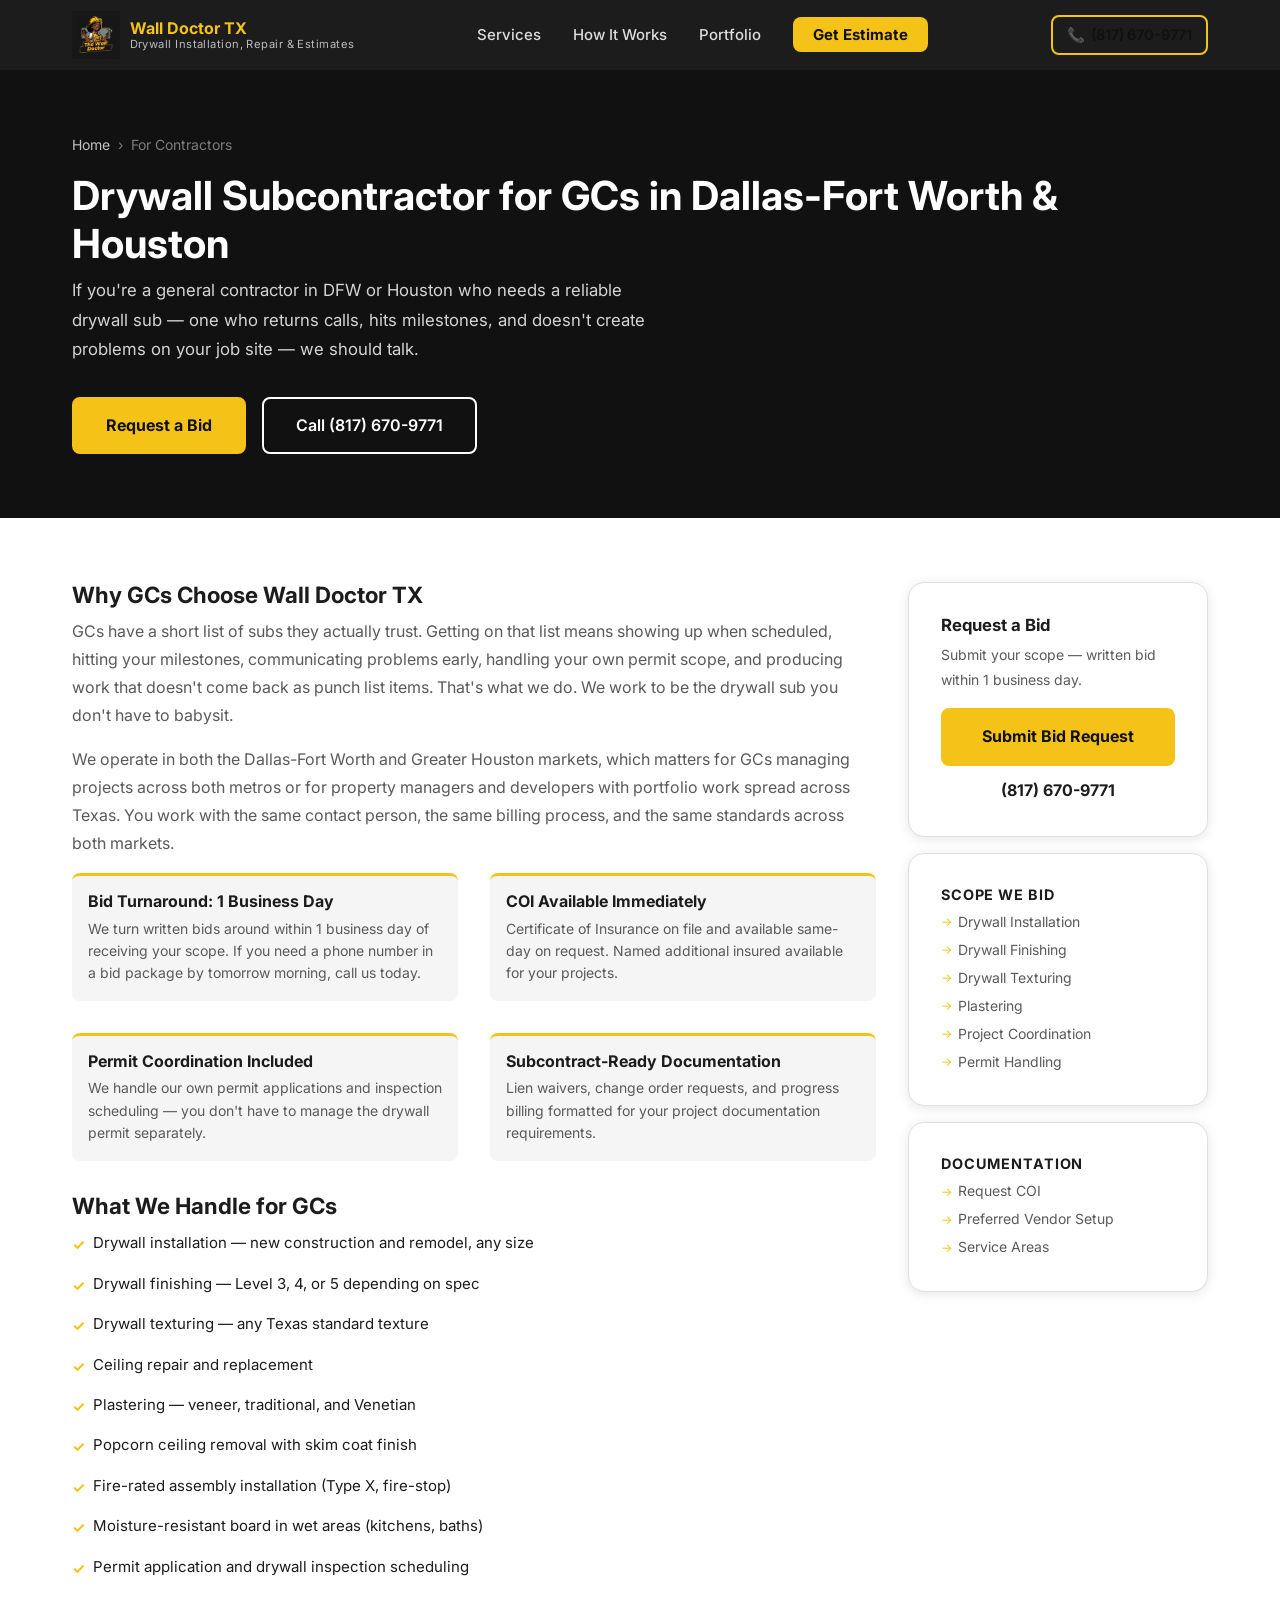
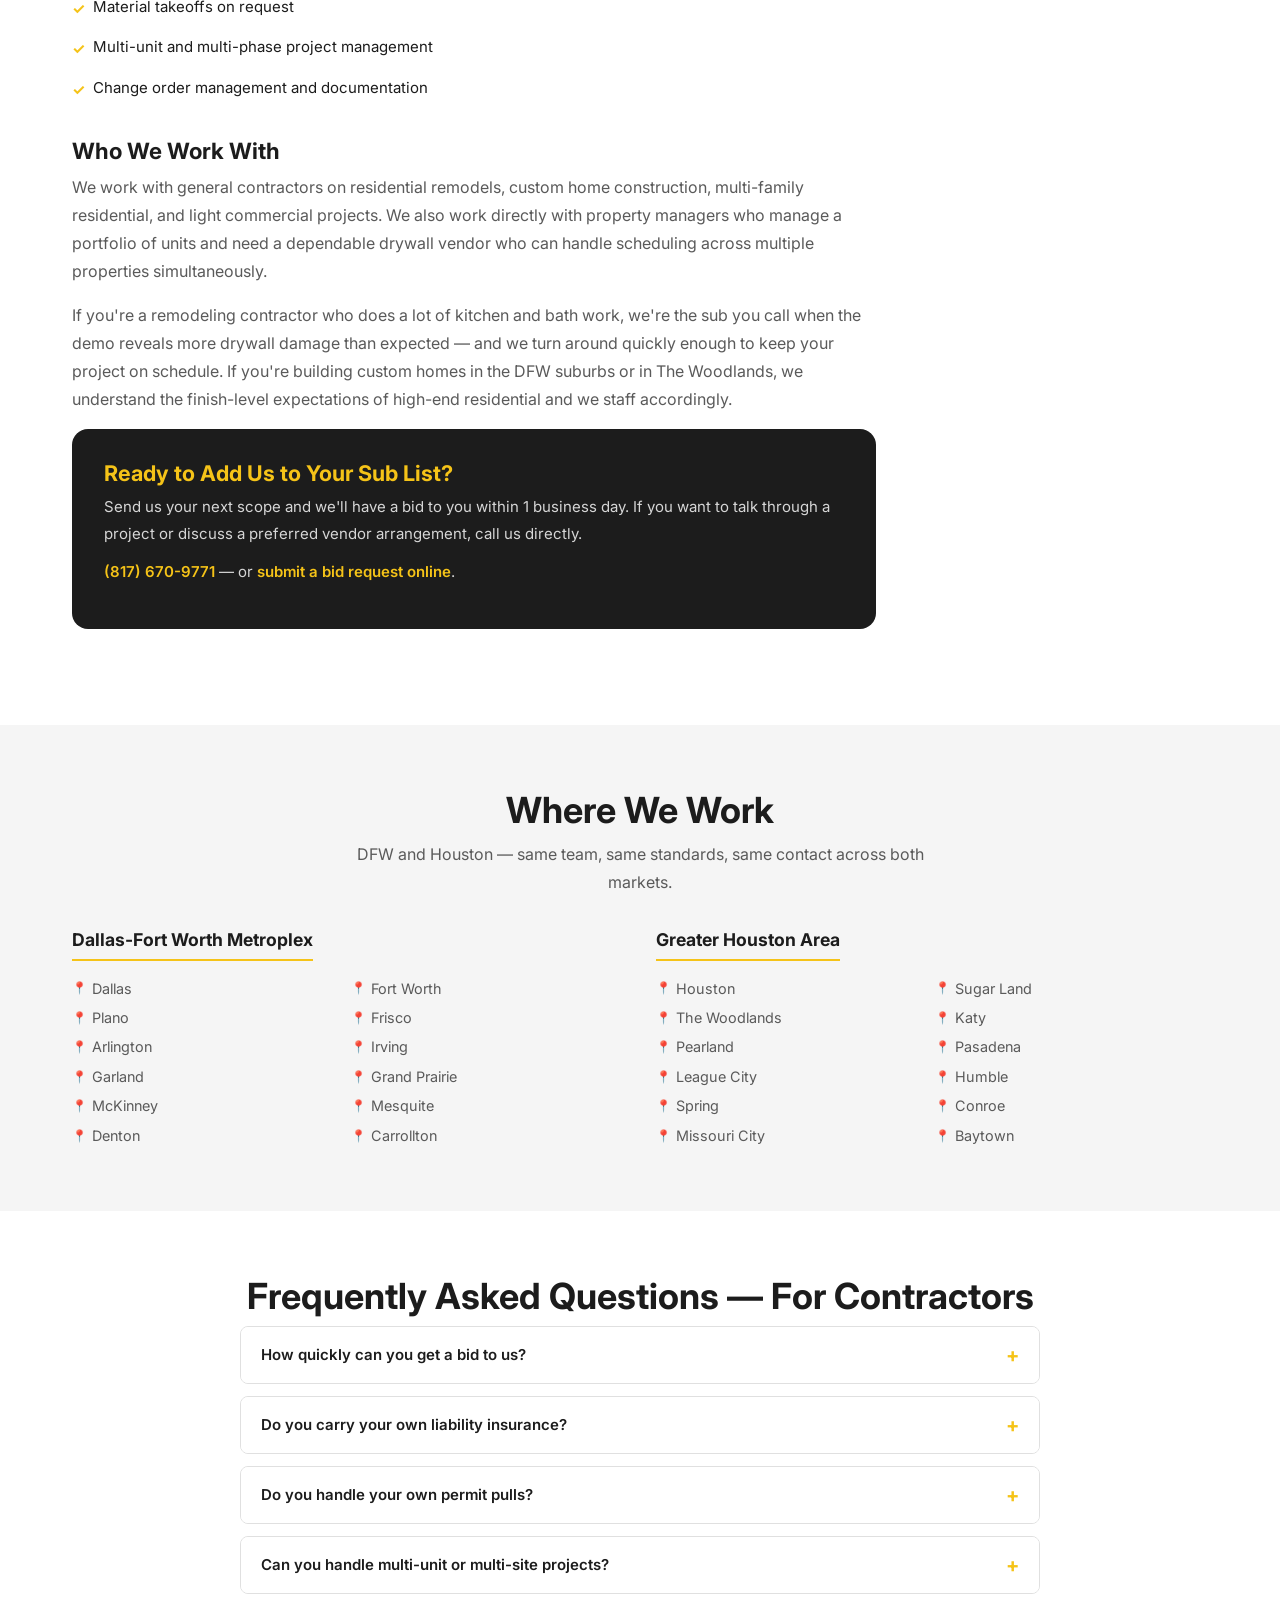
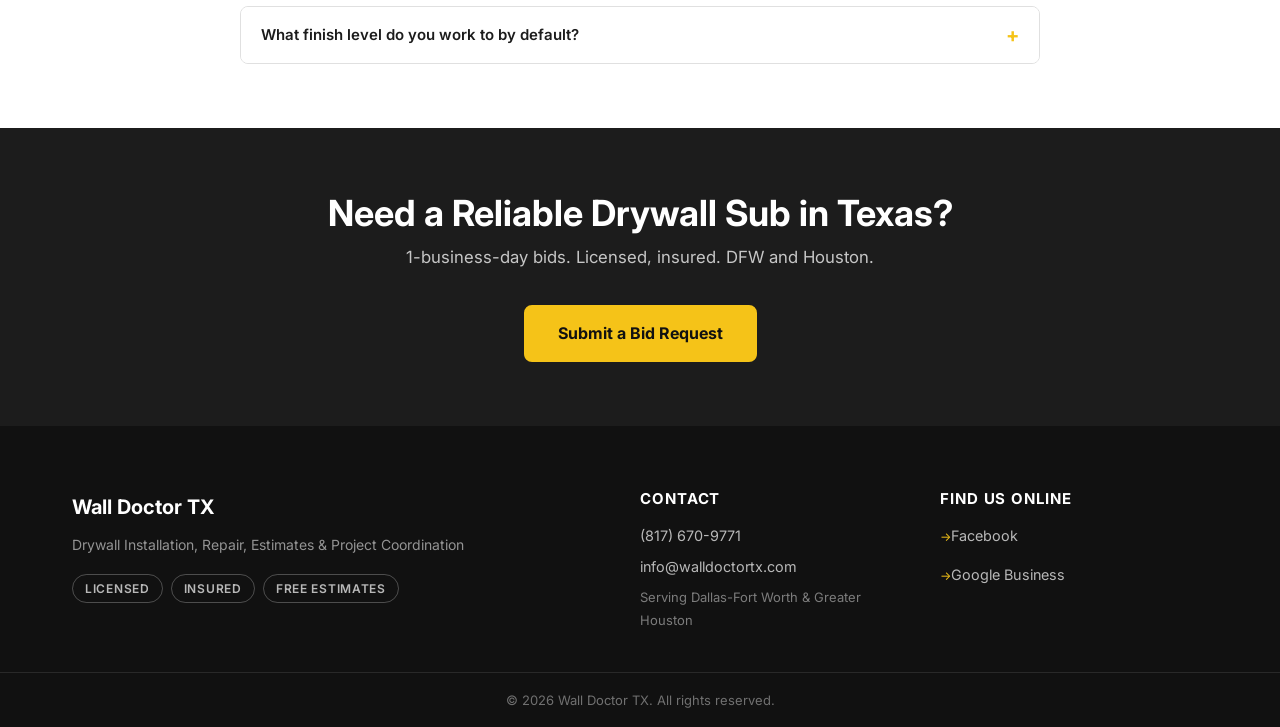
==== commit b9dcf279: "Updated Site number on header and chat assistant" ====
--- a/for-contractors.html
+++ b/for-contractors.html
@@ -60,6 +60,8 @@
         <li><a href="/#portfolio">Portfolio</a></li>
         <li><a href="/#estimate" class="nav-cta">Get Estimate</a></li>
       </ul>
+      <a href="tel:+18176709771" class="nav-phone" aria-label="Call (817) 670-9771"><span aria-hidden="true">📞</span> (817) 670-9771</a>
+
       <button class="nav-hamburger" aria-label="Toggle menu" aria-expanded="false" aria-controls="nav-links">&#9776;</button>
     </nav>
   </header>
--- a/css/styles.css
+++ b/css/styles.css
@@ -958,12 +958,47 @@
 }
 
 
-/* ── VAPI AI floating call button ───────────────────── */
-.vapi-btn {
+/* ── Nav phone link ──────────────────────────────────── */
+.nav-phone {
+  display: flex;
+  align-items: center;
+  gap: 6px;
+  font-size: 0.9rem;
+  font-weight: 700;
+  color: var(--color-navy-dark);
+  text-decoration: none;
+  white-space: nowrap;
+  padding: 6px 14px;
+  border: 2px solid var(--color-orange);
+  border-radius: var(--radius-md);
+  transition: background-color 0.18s, color 0.18s;
+}
+.nav-phone:hover {
+  background-color: var(--color-orange);
+  color: #fff;
+}
+
+/* ── Hero phone line ─────────────────────────────────── */
+.hero-phone {
+  margin: 0 0 1.25rem;
+  font-size: 1rem;
+  color: rgba(255,255,255,0.85);
+}
+.hero-phone a {
+  color: var(--color-yellow);
+  font-weight: 700;
+  text-decoration: none;
+}
+.hero-phone a:hover { text-decoration: underline; }
+
+/* ── AI Chat floating widget ─────────────────────────── */
+
+/* Floating bubble button */
+.chat-fab {
   position: fixed;
   bottom: 24px;
   right: 24px;
-  z-index: 9999;
+  z-index: 9998;
   display: flex;
   align-items: center;
   gap: 8px;
@@ -974,44 +1009,179 @@
   font-family: var(--font-primary);
   font-size: 0.875rem;
   font-weight: 700;
-  letter-spacing: 0.02em;
+  background-color: var(--color-orange);
+  color: #fff;
   box-shadow: 0 4px 18px rgba(0,0,0,0.28);
-  transition: transform 0.18s ease, box-shadow 0.18s ease, background-color 0.18s ease;
-  background-color: var(--color-orange);
-  color: var(--color-navy-dark);
-}
-.vapi-btn:hover:not(:disabled) {
+  transition: transform 0.18s ease, box-shadow 0.18s ease;
+}
+.chat-fab:hover {
   transform: translateY(-2px);
   box-shadow: 0 6px 24px rgba(0,0,0,0.34);
 }
-.vapi-btn:disabled { cursor: wait; opacity: 0.85; }
-.vapi-btn.vapi-loading {
-  background-color: var(--color-navy);
-  color: var(--color-white);
-}
-.vapi-btn.vapi-active {
-  background-color: #22c55e;
+.chat-fab-icon { font-size: 1.1rem; line-height: 1; }
+
+/* Chat panel */
+.chat-panel {
+  position: fixed;
+  bottom: 84px;
+  right: 24px;
+  z-index: 9999;
+  width: 340px;
+  max-height: 520px;
+  display: flex;
+  flex-direction: column;
+  background: #fff;
+  border-radius: 16px;
+  box-shadow: 0 8px 40px rgba(0,0,0,0.22);
+  overflow: hidden;
+  opacity: 0;
+  transform: translateY(16px) scale(0.97);
+  pointer-events: none;
+  transition: opacity 0.22s ease, transform 0.22s ease;
+}
+.chat-panel.chat-panel-open {
+  opacity: 1;
+  transform: translateY(0) scale(1);
+  pointer-events: auto;
+}
+
+/* Panel header */
+.chat-header {
+  display: flex;
+  align-items: center;
+  justify-content: space-between;
+  padding: 14px 16px;
+  background: var(--color-navy-dark);
   color: #fff;
-}
-.vapi-btn.vapi-speaking {
-  animation: vapi-pulse 1s ease-in-out infinite;
-}
-.vapi-btn.vapi-error {
-  background-color: #ef4444;
+  flex-shrink: 0;
+}
+.chat-header-info {
+  display: flex;
+  align-items: center;
+  gap: 10px;
+}
+.chat-avatar {
+  font-size: 1.5rem;
+  line-height: 1;
+}
+.chat-header-info strong {
+  display: block;
+  font-size: 0.9rem;
+  color: var(--color-yellow);
+}
+.chat-header-info span {
+  display: block;
+  font-size: 0.75rem;
+  color: rgba(255,255,255,0.65);
+}
+.chat-close {
+  background: none;
+  border: none;
+  color: rgba(255,255,255,0.7);
+  font-size: 1rem;
+  cursor: pointer;
+  padding: 4px 6px;
+  border-radius: 4px;
+  transition: color 0.15s, background 0.15s;
+}
+.chat-close:hover { color: #fff; background: rgba(255,255,255,0.1); }
+
+/* Messages list */
+.chat-messages {
+  flex: 1;
+  overflow-y: auto;
+  padding: 14px 14px 8px;
+  display: flex;
+  flex-direction: column;
+  gap: 10px;
+}
+
+/* Individual messages */
+.chat-msg {
+  max-width: 82%;
+  padding: 9px 13px;
+  border-radius: 14px;
+  font-size: 0.875rem;
+  line-height: 1.5;
+  word-wrap: break-word;
+}
+.chat-msg-assistant {
+  align-self: flex-start;
+  background: #f1f1f1;
+  color: #1c1c1c;
+  border-bottom-left-radius: 4px;
+}
+.chat-msg-user {
+  align-self: flex-end;
+  background: var(--color-orange);
   color: #fff;
-}
-.vapi-icon { font-size: 1rem; line-height: 1; }
-
-@keyframes vapi-pulse {
-  0%, 100% { box-shadow: 0 4px 18px rgba(34,197,94,0.4); }
-  50%       { box-shadow: 0 4px 28px rgba(34,197,94,0.75); }
-}
+  border-bottom-right-radius: 4px;
+}
+
+/* Typing indicator */
+.chat-typing {
+  display: flex;
+  align-items: center;
+  gap: 5px;
+  padding: 10px 14px;
+}
+.chat-typing span {
+  width: 7px;
+  height: 7px;
+  border-radius: 50%;
+  background: #aaa;
+  animation: chat-bounce 1.1s ease-in-out infinite;
+}
+.chat-typing span:nth-child(2) { animation-delay: 0.18s; }
+.chat-typing span:nth-child(3) { animation-delay: 0.36s; }
+@keyframes chat-bounce {
+  0%, 80%, 100% { transform: translateY(0); }
+  40%           { transform: translateY(-6px); }
+}
+
+/* Input row */
+.chat-input-row {
+  display: flex;
+  align-items: center;
+  gap: 8px;
+  padding: 10px 12px;
+  border-top: 1px solid #e8e8e8;
+  flex-shrink: 0;
+}
+.chat-input {
+  flex: 1;
+  border: 1px solid #ddd;
+  border-radius: 20px;
+  padding: 8px 14px;
+  font-size: 0.875rem;
+  font-family: var(--font-primary);
+  outline: none;
+  transition: border-color 0.15s;
+}
+.chat-input:focus { border-color: var(--color-orange); }
+.chat-send {
+  width: 36px;
+  height: 36px;
+  border: none;
+  border-radius: 50%;
+  background: var(--color-orange);
+  color: #fff;
+  font-size: 1rem;
+  cursor: pointer;
+  display: flex;
+  align-items: center;
+  justify-content: center;
+  flex-shrink: 0;
+  transition: background-color 0.15s, transform 0.15s;
+}
+.chat-send:hover:not(:disabled) {
+  background: var(--color-navy-dark);
+  transform: scale(1.08);
+}
+.chat-send:disabled { opacity: 0.5; cursor: not-allowed; }
 
 @media (max-width: 480px) {
-  .vapi-btn {
-    bottom: 16px;
-    right: 16px;
-    padding: 10px 16px;
-    font-size: 0.8125rem;
-  }
-}
+  .chat-fab   { bottom: 16px; right: 16px; padding: 10px 16px; font-size: 0.8125rem; }
+  .chat-panel { right: 12px; left: 12px; width: auto; bottom: 74px; }
+  .nav-phone  { display: none; }
+}
